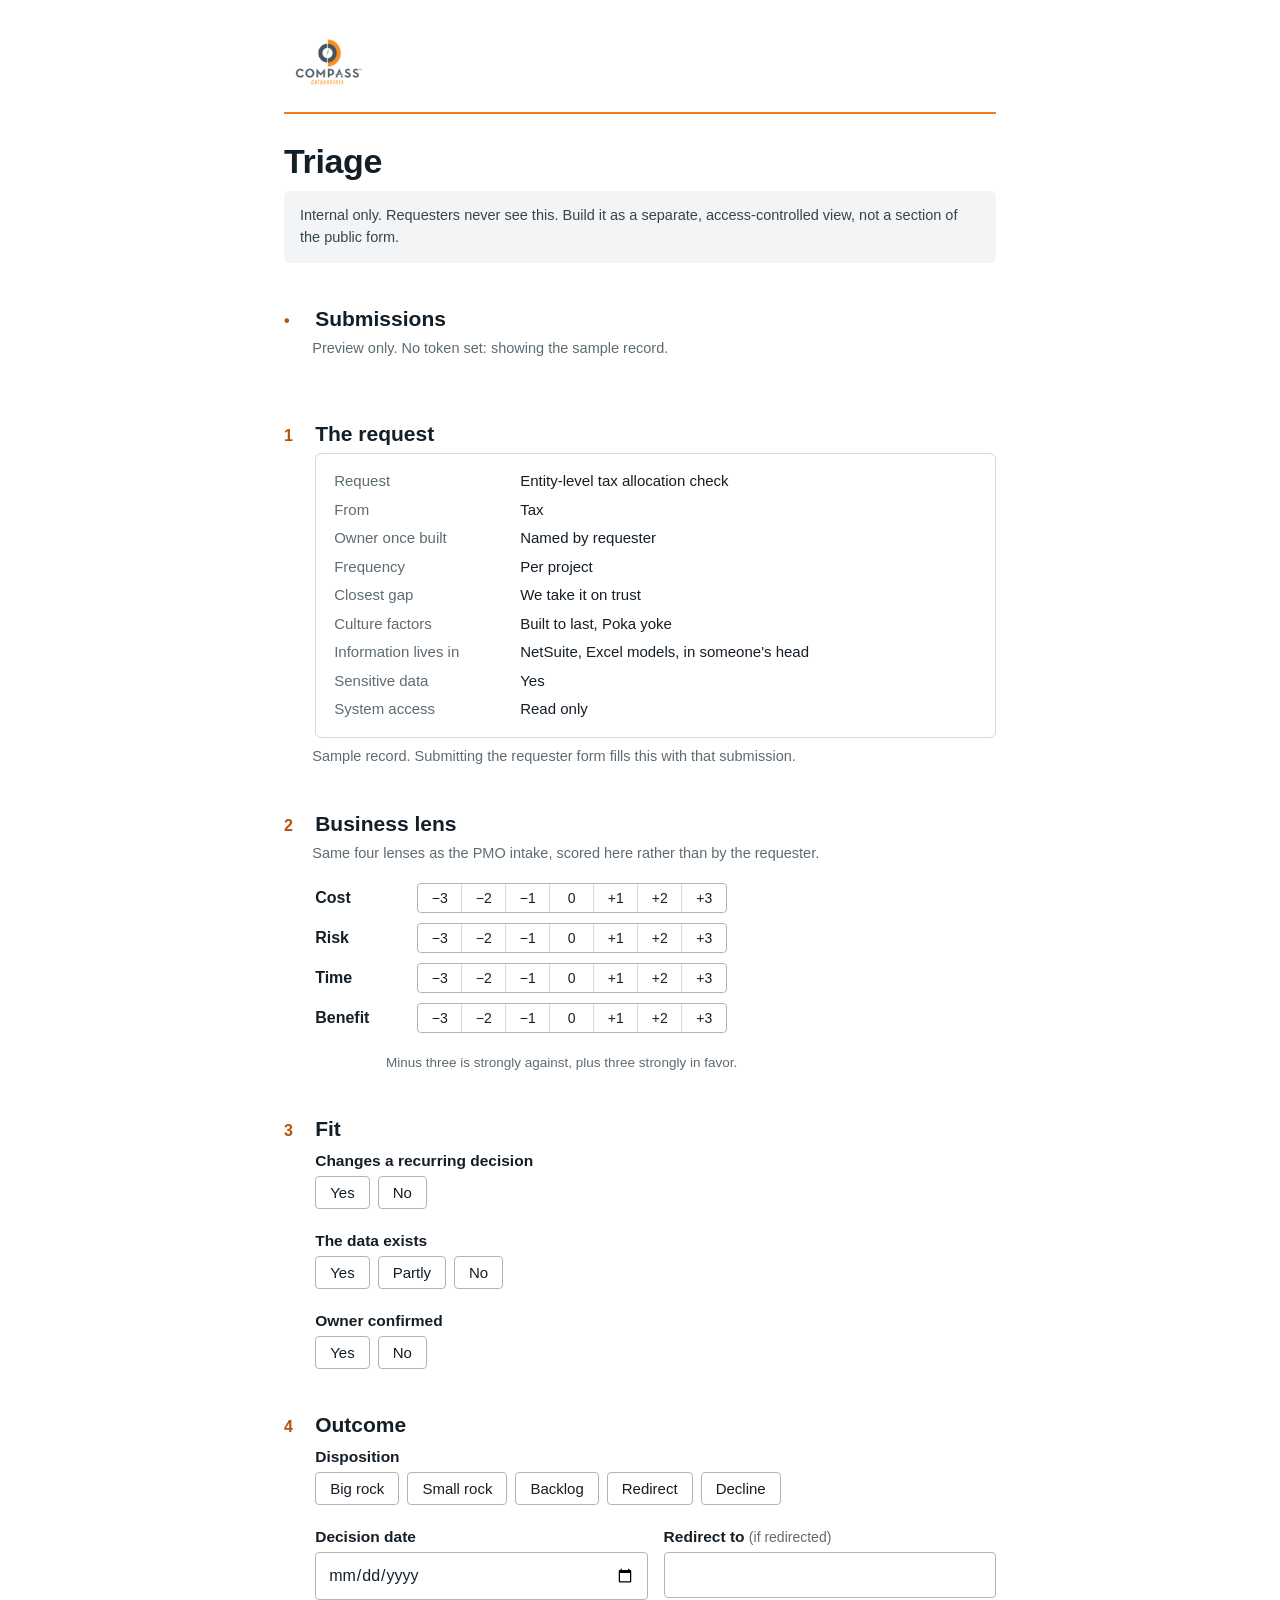
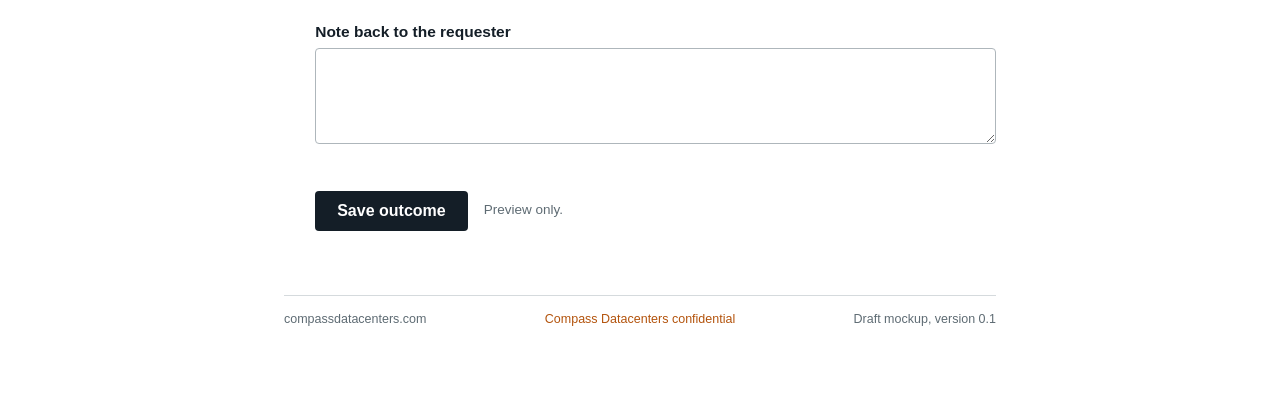
==== triage.html @ 1facb256 "Restore full-sentence labels under owner's STE020 exemption; pin actions by SHA - Owner ruling 2026-" ====
<!DOCTYPE html>
<html lang="en">
<head>
<meta charset="utf-8">
<meta name="viewport" content="width=device-width, initial-scale=1">
<title>Triage | Compass Datacenters</title>
<link rel="stylesheet" href="assets/styles.css">
<link rel="icon" type="image/png" sizes="32x32" href="assets/icon-32.png">
<link rel="apple-touch-icon" href="assets/icon-180.png">
</head>
<body>
<div class="wrap">
  <header class="top">
    <img src="assets/compass-logo.png" alt="Compass Datacenters">
  </header>

  <main id="triage">
    <h1>Triage</h1>
    <p class="internal">Internal only. Requesters never see this. Build it as a separate, access-controlled view,
      not a section of the public form.</p>

    <section class="step" aria-labelledby="t0">
      <h2 id="t0"><span class="n">&#8226;</span>Submissions</h2>
      <p class="intro" id="listNote">Preview only.</p>
      <ul class="filelist" id="fileList"></ul>
    </section>

    <section class="step" aria-labelledby="t1">
      <h2 id="t1"><span class="n">1</span>The request</h2>
      <div class="field sample"><dl id="sampleDl"></dl></div>
      <p class="intro" id="sampleNote" style="margin-top:8px">Sample record. Submitting the requester form fills this with that submission.</p>
    </section>

    <section class="step" aria-labelledby="t2">
      <h2 id="t2"><span class="n">2</span>Business lens</h2>
      <p class="intro">Same four lenses as the PMO intake, scored here rather than by the requester.</p>
      <div class="field" id="lenses"></div>
      <p class="scale-key">Minus three is strongly against, plus three strongly in favor.</p>
    </section>

    <section class="step" aria-labelledby="t3">
      <h2 id="t3"><span class="n">3</span>Fit</h2>
      <div class="field"><span class="q" id="rdL">Changes a recurring decision</span>
        <div class="radios" role="radiogroup" aria-labelledby="rdL">
          <label><input type="radio" name="rd" value="Yes">Yes</label><label><input type="radio" name="rd" value="No">No</label></div></div>
      <div class="field"><span class="q" id="deL">The data exists</span>
        <div class="radios" role="radiogroup" aria-labelledby="deL">
          <label><input type="radio" name="de" value="Yes">Yes</label><label><input type="radio" name="de" value="Partly">Partly</label>
          <label><input type="radio" name="de" value="No">No</label></div></div>
      <div class="field"><span class="q" id="scL">Owner confirmed</span>
        <div class="radios" role="radiogroup" aria-labelledby="scL">
          <label><input type="radio" name="sc" value="Yes">Yes</label><label><input type="radio" name="sc" value="No">No</label></div></div>
    </section>

    <section class="step" aria-labelledby="t4">
      <h2 id="t4"><span class="n">4</span>Outcome</h2>
      <div class="field"><span class="q" id="dispL">Disposition</span>
        <div class="radios" role="radiogroup" aria-labelledby="dispL">
          <label><input type="radio" name="disp" value="Big rock">Big rock</label><label><input type="radio" name="disp" value="Small rock">Small rock</label>
          <label><input type="radio" name="disp" value="Backlog">Backlog</label><label><input type="radio" name="disp" value="Redirect">Redirect</label>
          <label><input type="radio" name="disp" value="Decline">Decline</label></div></div>
      <div class="field row">
        <div><label class="q" for="ddate">Decision date</label><input type="date" id="ddate"></div>
        <div><label class="q" for="rto">Redirect to <span class="opt">(if redirected)</span></label><input type="text" id="rto"></div>
      </div>
      <div class="field"><label class="q" for="note">Note back to the requester</label><!-- ste-disable-line STE020: owner ruling 2026-09-30, form questions are full sentences -->
        <textarea id="note"></textarea></div>
      <div class="errbox" id="terrs" role="alert" tabindex="-1"></div>
      <div class="actions"><button type="button" class="btn" id="saveT">Save outcome</button>
        <span class="preview" id="savedMsg">Preview only.</span></div>
    </section>
  </main>

  <footer class="foot">
    <span>compassdatacenters.com</span>
    <span class="conf">Compass Datacenters confidential</span>
    <span>Draft mockup, version 0.1</span>
  </footer>
</div>

<script src="assets/config.js"></script>
<script src="assets/triage.js"></script>
</body>
</html>
---- assets/styles.css ----
:root{
    --onyx:#141E27; --slate:#34444D; --muted:#5E6B73; --line:#D5DADD;
    --wash:#F3F4F5; --orange:#F37820; --orange-ink:#B3530C; --white:#FFFFFF;
    --err:#B42318;
  }
  *{box-sizing:border-box}
  html{-webkit-text-size-adjust:100%}
  body{margin:0;background:var(--white);color:var(--onyx);
       font-family:Arial,"Helvetica Neue",Helvetica,sans-serif;font-size:16px;line-height:1.5}
  .wrap{max-width:760px;margin:0 auto;padding:32px 24px 72px}
  header.top{display:flex;align-items:flex-end;justify-content:space-between;gap:16px;
             padding-bottom:20px;border-bottom:2px solid var(--orange)}
  header.top img{height:60px;width:auto;display:block}
  .viewswitch{display:flex;border:1px solid var(--line);border-radius:6px;overflow:hidden}
  .viewswitch button{font:inherit;font-size:14px;padding:8px 14px;border:0;background:var(--white);
       color:var(--slate);cursor:pointer;display:inline-flex;align-items:center;justify-content:center;line-height:1}
  .viewswitch button[aria-pressed="true"]{background:var(--onyx);color:var(--white)}
  h1{font-size:34px;line-height:1.15;margin:28px 0 10px;font-weight:700;letter-spacing:-.01em}
  .lede{font-size:17px;color:var(--slate);margin:0 0 20px;max-width:62ch}
  .notes{border-left:3px solid var(--line);padding:2px 0 2px 16px;margin:0 0 36px;
         color:var(--muted);font-size:14.5px}
  .notes p{margin:6px 0}
  section.step{margin-top:40px}
  .step h2{display:flex;align-items:baseline;gap:12px;font-size:21px;margin:0 0 4px}
  .step h2 .n{color:var(--orange-ink);font-size:16px;font-weight:700;min-width:1.2em}
  .step .intro{margin:0 0 18px 1.95em;color:var(--muted);font-size:14.5px}
  .field{margin:0 0 20px 1.95em}
  label.q, .q{display:block;font-weight:700;font-size:15.5px;margin-bottom:4px}
  .help{display:block;color:var(--muted);font-size:14px;margin:0 0 8px}
  .opt{font-weight:400;color:var(--muted);font-size:14px}
  input[type=text],input[type=date],select,textarea{width:100%;font:inherit;color:var(--onyx);
       padding:10px 12px;border:1px solid #AEB6BB;border-radius:4px;background:var(--white)}
  textarea{min-height:96px;resize:vertical}
  input[type=text]:focus,input[type=date]:focus,select:focus,textarea:focus,button:focus-visible{
       outline:3px solid rgba(243,120,32,.45);outline-offset:1px;border-color:var(--orange)}
  input[type=checkbox],input[type=radio]{outline:none}
  .tile:has(input:focus-visible),.check:has(input:focus-visible),
  .radios label:has(input:focus-visible){outline:3px solid rgba(243,120,32,.45);outline-offset:1px;border-color:var(--orange)}
  .row{display:grid;grid-template-columns:1fr 1fr;gap:16px}
  .checks{display:grid;grid-template-columns:repeat(2,minmax(0,1fr));gap:8px 16px}
  .check{display:flex;gap:10px;align-items:flex-start;font-size:15px;padding:4px 0}
  .check input{margin-top:4px;accent-color:var(--orange)}
  .radios{display:flex;flex-wrap:wrap;gap:8px}
  .radios label{position:relative;display:inline-flex;align-items:center;justify-content:center;border:1px solid #AEB6BB;border-radius:4px;
       padding:8px 14px;font-size:15px;line-height:1;cursor:pointer}
  .radios input{position:absolute;opacity:0;pointer-events:none}
  .radios label:has(input:checked){border-color:var(--onyx);background:var(--wash)}

  /* the one bold element: the gap selector */
  .tiles{display:grid;grid-template-columns:1fr 1fr;gap:12px}
  .tile{position:relative;display:block;border:1.5px solid var(--line);border-radius:6px;
        padding:18px 18px 16px;cursor:pointer;background:var(--white);min-height:128px}
  .tile input{position:absolute;opacity:0;pointer-events:none}
  .tile .t{display:block;font-size:19px;font-weight:700;line-height:1.25;margin-bottom:6px}
  .tile .d{display:block;font-size:14.5px;color:var(--muted)}
  .tile:hover{border-color:#9AA4AA}
  .tile:has(input:checked){border-color:var(--orange);box-shadow:inset 0 -4px 0 var(--orange)}
  .tile:has(input:checked) .t{color:var(--onyx)}
  .nofit{margin-top:10px;font-size:14.5px}
  .nofit label{display:inline-flex;gap:8px;align-items:center;color:var(--muted);cursor:pointer}

  .culture{display:grid;grid-template-columns:repeat(3,minmax(0,1fr));gap:4px 20px;
           border:1px solid var(--line);border-radius:4px;padding:14px 16px 10px}
  .culture fieldset{border:0;margin:0;padding:0;min-width:0}
  .culture legend{padding:0;font-size:14px;font-weight:700;color:var(--slate);margin-bottom:4px}
  .culture .check{font-size:14.5px;padding:3px 0}
  .followup{margin-top:8px}

  .actions{margin:40px 0 0 1.95em;display:flex;align-items:center;gap:16px;flex-wrap:wrap}
  .btn{font:inherit;font-weight:700;font-size:16px;padding:12px 22px;border-radius:4px;
       border:0;background:var(--onyx);color:var(--white);cursor:pointer;
       display:inline-flex;align-items:center;justify-content:center;line-height:1}
  .btn:hover{background:var(--slate)}
  .btn.quiet{background:var(--white);color:var(--onyx);border:1px solid #AEB6BB}
  .errbox{display:none;margin:28px 0 0 1.95em;border:1px solid var(--err);border-radius:4px;
          padding:12px 16px;color:var(--err);font-size:15px}
  .errbox.show{display:block}
  .errbox ul{margin:6px 0 0;padding-left:18px}
  .invalid{border-color:var(--err)!important}
  .done{display:none;margin-top:40px;border:1.5px solid var(--onyx);border-radius:6px;padding:24px}
  .done.show{display:block}
  .done h2{margin:0 0 8px;font-size:22px}
  .done p{margin:6px 0}
  .preview{font-size:13.5px;color:var(--muted)}

  /* triage view */
  .filelist{list-style:none;margin:0 0 20px 1.95em;padding:0;display:flex;flex-direction:column;gap:6px;max-height:220px;overflow:auto}
  .filelist button{font:inherit;font-size:14.5px;text-align:left;background:var(--white);
       border:1px solid #AEB6BB;border-radius:4px;padding:8px 12px;cursor:pointer;width:100%}
  .filelist button:hover{border-color:var(--onyx)}
  .filelist button[aria-current="true"]{border-color:var(--onyx);background:var(--wash);font-weight:700}
  .internal{background:var(--wash);border-radius:6px;padding:14px 16px;font-size:14.5px;
            color:var(--slate);margin:0 0 28px}
  .sample{border:1px solid var(--line);border-radius:6px;padding:16px 18px;margin-bottom:8px}
  .sample dl{display:grid;grid-template-columns:170px 1fr;gap:6px 16px;margin:0;font-size:15px}
  .sample dt{color:var(--muted)}
  .sample dd{margin:0}
  .lens{display:grid;grid-template-columns:90px 1fr;align-items:center;gap:12px;margin-bottom:10px}
  .lens .name{font-weight:700}
  .scale{display:flex;border:1px solid #AEB6BB;border-radius:4px;overflow:hidden;width:max-content}
  .scale label{position:relative}
  .scale input{position:absolute;opacity:0}
  .scale span{display:inline-flex;align-items:center;justify-content:center;min-width:44px;
       text-align:center;padding:7px 6px;font-size:14px;line-height:1;
       border-right:1px solid var(--line);cursor:pointer}
  .scale label:last-child span{border-right:0}
  .scale input:checked+span{background:var(--onyx);color:var(--white)}
  .scale input:focus-visible+span{outline:3px solid rgba(243,120,32,.45);outline-offset:-3px}
  .scale-key{font-size:13.5px;color:var(--muted);margin:2px 0 14px 102px}
  /* no single-word last lines at any width */
  p,.help,.intro,.d,dd,.lede,.notes p,label.q,.q,.check{text-wrap:pretty}
  h1,h2,.t{text-wrap:balance}
  [hidden]{display:none!important}
  footer.foot{margin-top:64px;padding-top:14px;border-top:1px solid var(--line);
       display:flex;justify-content:space-between;gap:12px;flex-wrap:wrap;font-size:12.5px;color:var(--muted)}
  footer .conf{color:var(--orange-ink)}

  @media (max-width:640px){
    .wrap{padding:20px 16px 56px}
    h1{font-size:28px}
    .row,.tiles,.checks,.culture{grid-template-columns:1fr}
    .culture{gap:12px}
    .field,.step .intro,.actions,.errbox,.filelist{margin-left:0}
    header.top{flex-direction:column;align-items:flex-start}
    .sample dl{grid-template-columns:1fr}
    .lens{grid-template-columns:1fr}
    .scale-key{margin-left:0}
  }
  @media (prefers-reduced-motion:no-preference){
    .done.show{animation:rise .25s ease-out}
    @keyframes rise{from{opacity:0;transform:translateY(6px)}to{opacity:1;transform:none}}
  }
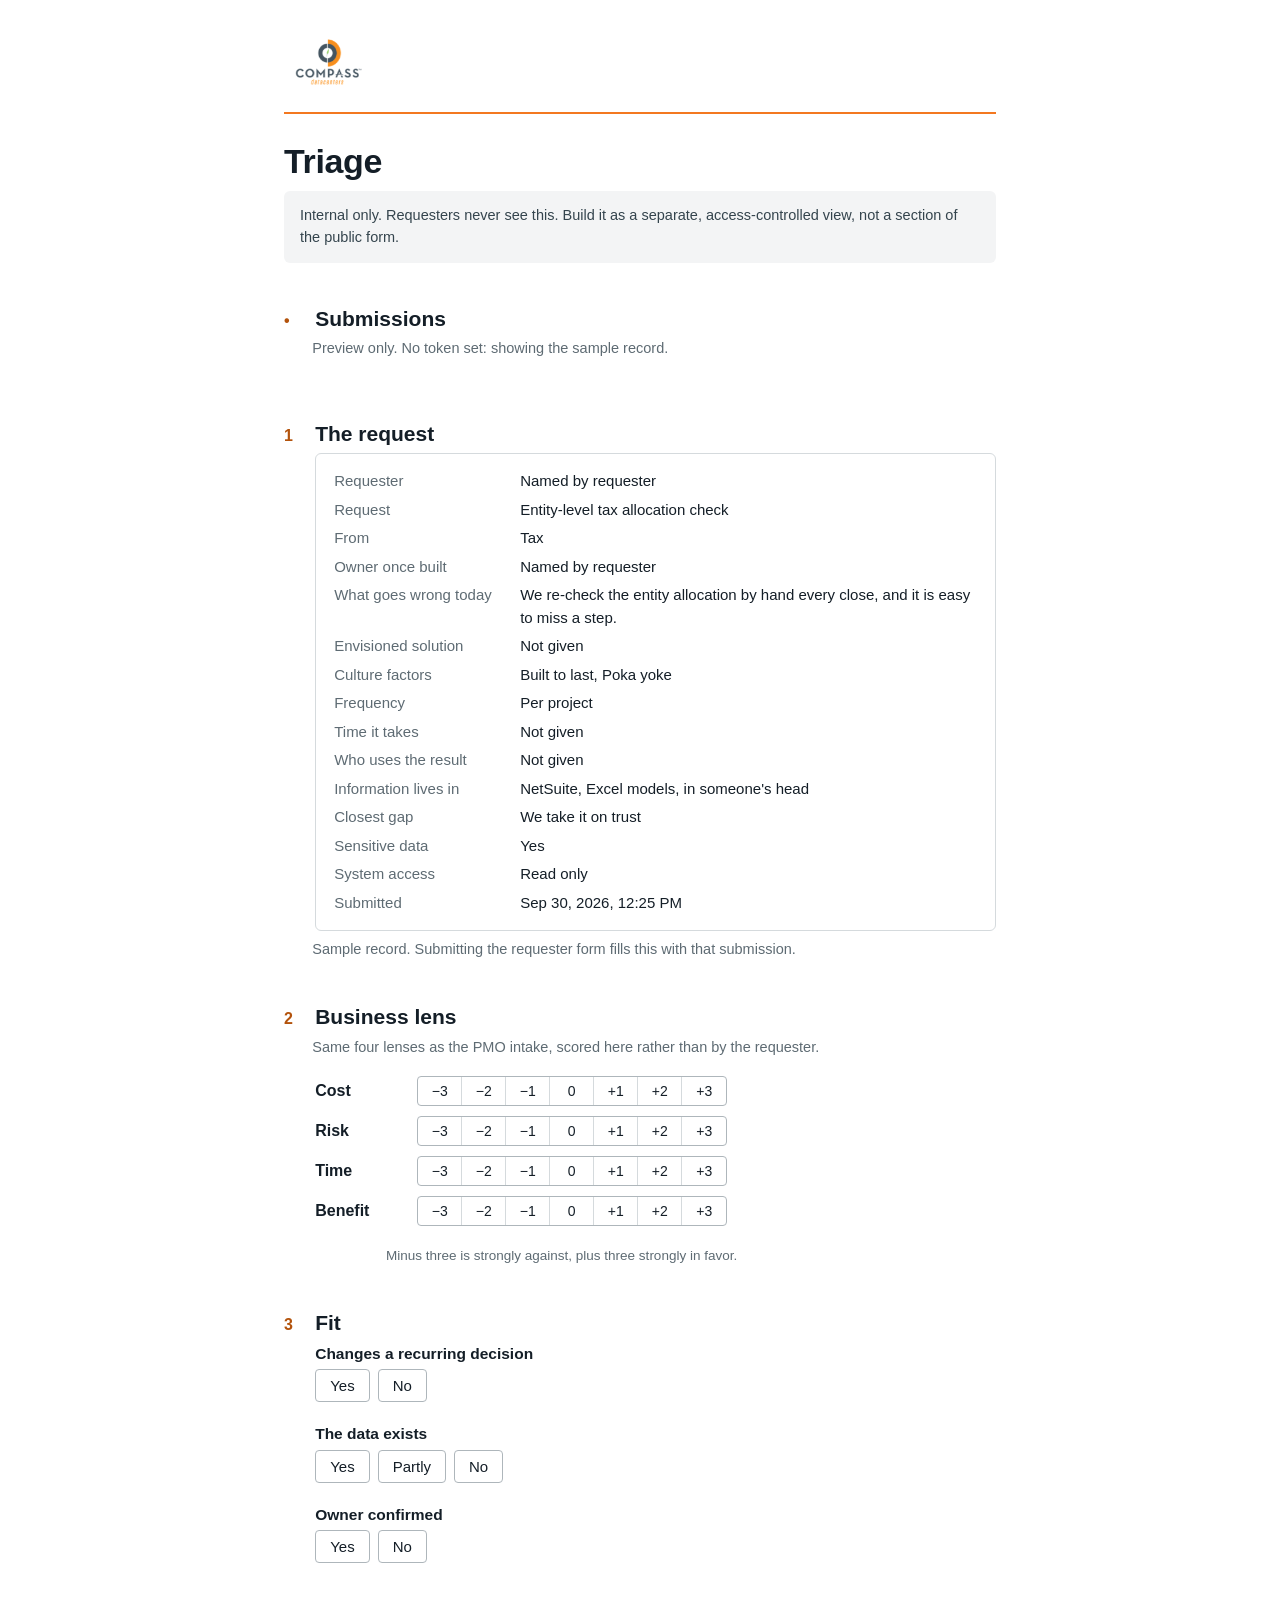
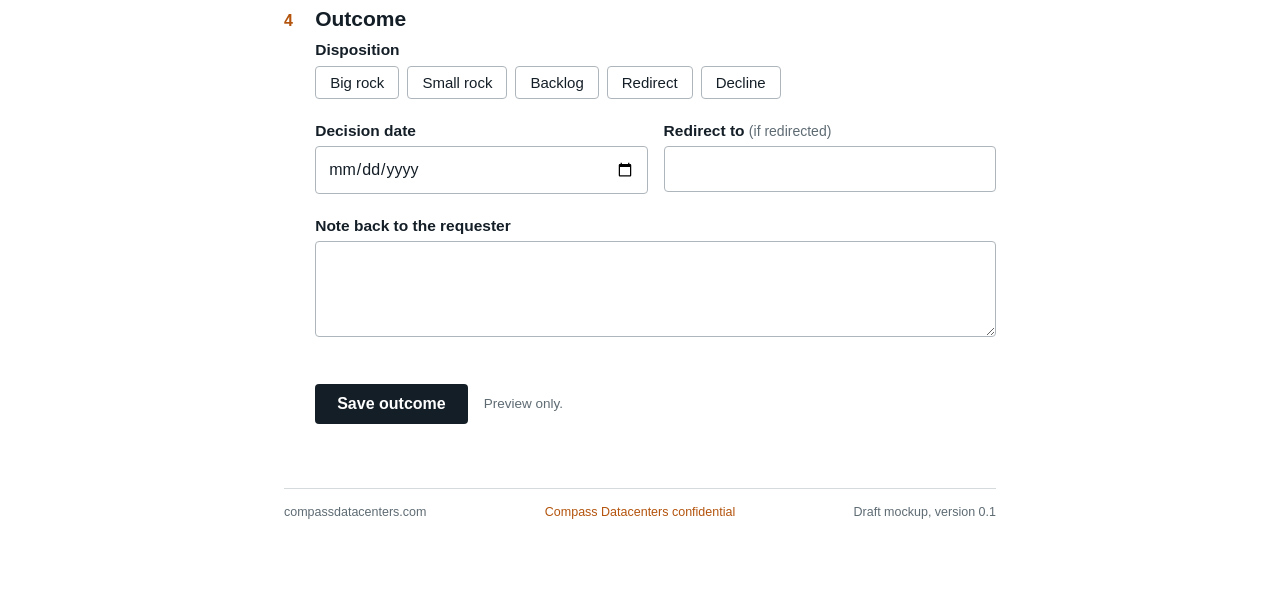
==== commit a4627147: "Add noindex meta and robots.txt to keep pages unlisted Owner ruling: no page is listed by search eng" ====
--- a/triage.html
+++ b/triage.html
@@ -3,6 +3,7 @@
 <head>
 <meta charset="utf-8">
 <meta name="viewport" content="width=device-width, initial-scale=1">
+<meta name="robots" content="noindex, nofollow">
 <title>Triage | Compass Datacenters</title>
 <link rel="stylesheet" href="assets/styles.css">
 <link rel="icon" type="image/png" sizes="32x32" href="assets/icon-32.png">
--- a/assets/styles.css
+++ b/assets/styles.css
@@ -84,17 +84,22 @@
   .preview{font-size:13.5px;color:var(--muted)}
 
   /* triage view */
-  .filelist{list-style:none;margin:0 0 20px 1.95em;padding:0;display:flex;flex-direction:column;gap:6px;max-height:220px;overflow:auto}
-  .filelist button{font:inherit;font-size:14.5px;text-align:left;background:var(--white);
-       border:1px solid #AEB6BB;border-radius:4px;padding:8px 12px;cursor:pointer;width:100%}
+  .filelist{list-style:none;margin:0 0 20px 1.95em;padding:0;display:flex;flex-direction:column;gap:6px;max-height:320px;overflow:auto}
+  .filelist button{font:inherit;text-align:left;background:var(--white);
+       border:1px solid #AEB6BB;border-radius:4px;padding:10px 12px;cursor:pointer;width:100%;
+       display:flex;flex-wrap:wrap;align-items:baseline;gap:2px 10px}
   .filelist button:hover{border-color:var(--onyx)}
-  .filelist button[aria-current="true"]{border-color:var(--onyx);background:var(--wash);font-weight:700}
+  .filelist button[aria-current="true"]{border-color:var(--onyx);background:var(--wash)}
+  .filelist .fname{font-weight:700;font-size:15px;flex:1 0 100%}
+  .filelist .fmeta{font-size:13.5px;color:var(--muted);flex:1 1 auto}
+  .filelist .ftag{font-size:12.5px;color:var(--slate);border:1px solid var(--line);border-radius:999px;
+       padding:2px 10px;white-space:nowrap}
   .internal{background:var(--wash);border-radius:6px;padding:14px 16px;font-size:14.5px;
             color:var(--slate);margin:0 0 28px}
   .sample{border:1px solid var(--line);border-radius:6px;padding:16px 18px;margin-bottom:8px}
   .sample dl{display:grid;grid-template-columns:170px 1fr;gap:6px 16px;margin:0;font-size:15px}
   .sample dt{color:var(--muted)}
-  .sample dd{margin:0}
+  .sample dd{margin:0;white-space:pre-wrap}
   .lens{display:grid;grid-template-columns:90px 1fr;align-items:center;gap:12px;margin-bottom:10px}
   .lens .name{font-weight:700}
   .scale{display:flex;border:1px solid #AEB6BB;border-radius:4px;overflow:hidden;width:max-content}
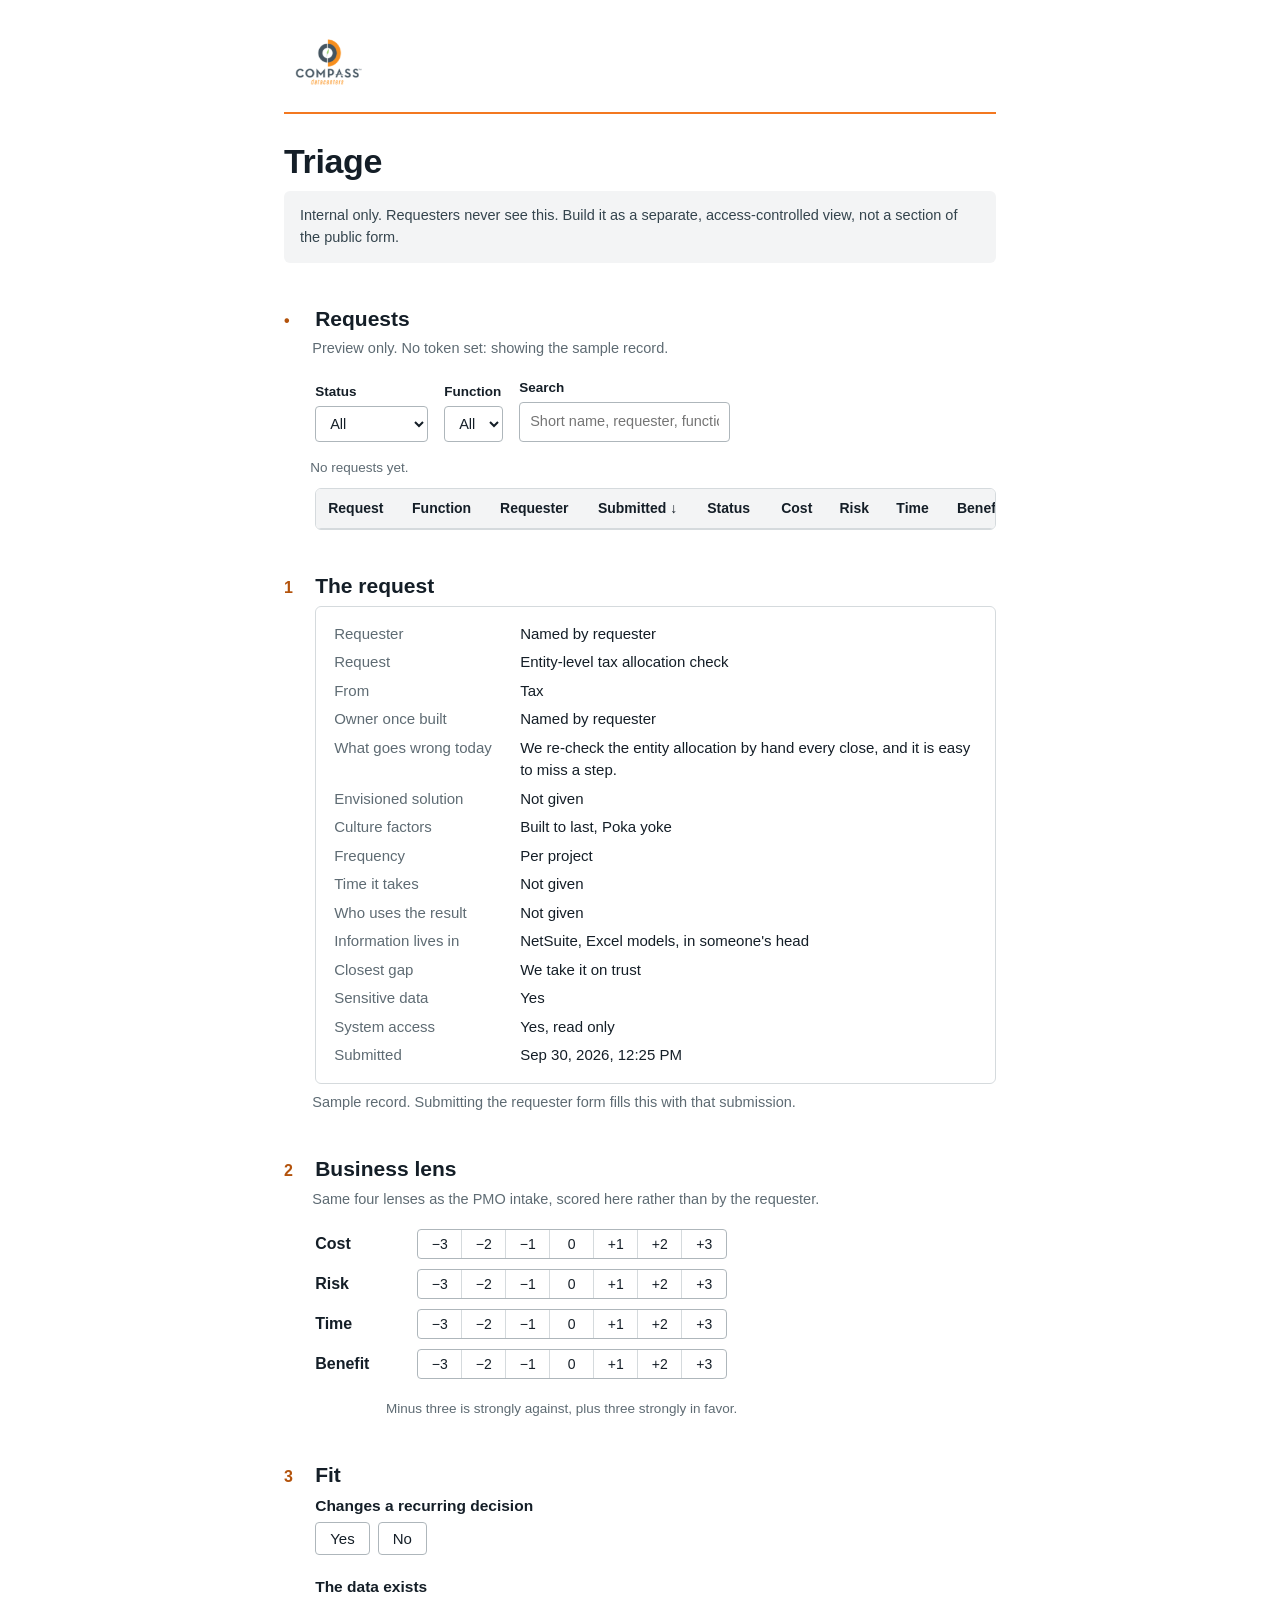
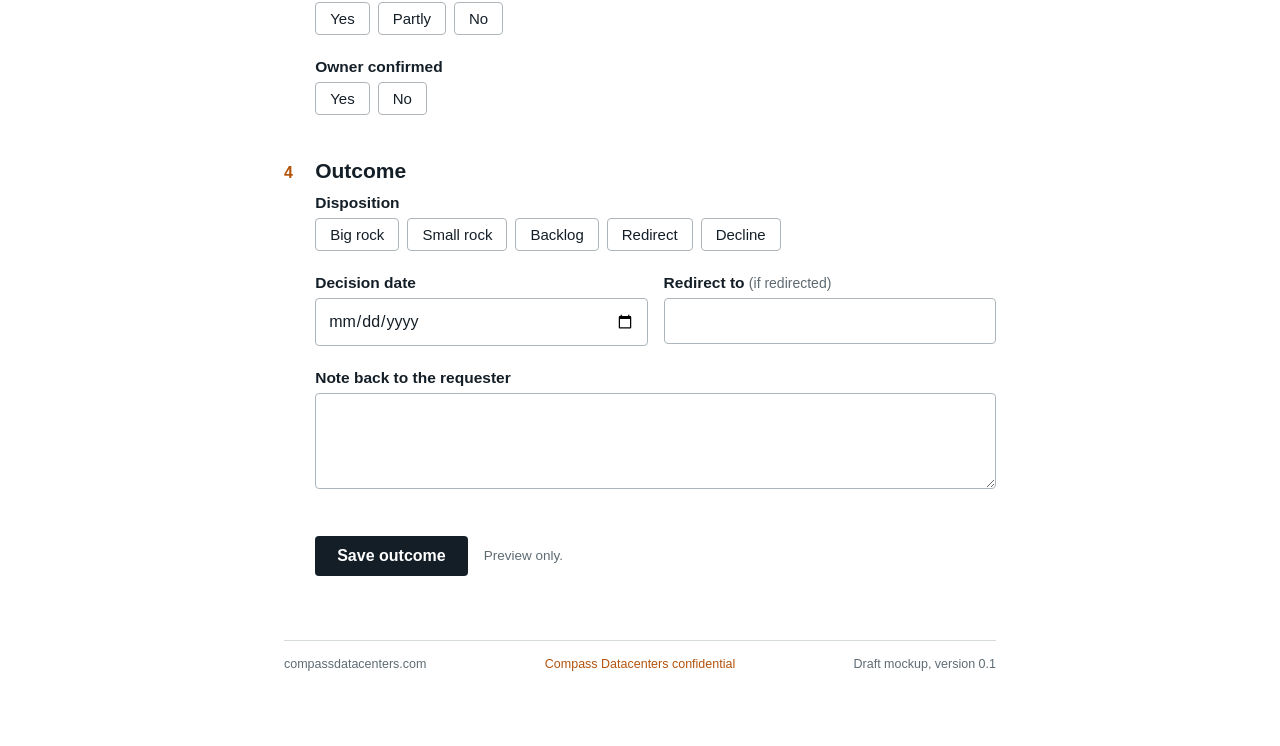
==== commit 2371631e: "Replace triage card picker with a filterable, sortable Requests table Adds status/function/search fi" ====
--- a/triage.html
+++ b/triage.html
@@ -21,9 +21,45 @@
       not a section of the public form.</p>
 
     <section class="step" aria-labelledby="t0">
-      <h2 id="t0"><span class="n">&#8226;</span>Submissions</h2>
+      <h2 id="t0"><span class="n">&#8226;</span>Requests</h2>
       <p class="intro" id="listNote">Preview only.</p>
-      <ul class="filelist" id="fileList"></ul>
+      <div class="reqFilters">
+        <label class="reqFilter"><span class="q">Status</span>
+          <select id="fStatus">
+            <option value="">All</option>
+            <option value="Not triaged">Not triaged</option>
+            <option value="Big rock">Big rock</option>
+            <option value="Small rock">Small rock</option>
+            <option value="Backlog">Backlog</option>
+            <option value="Redirect">Redirect</option>
+            <option value="Decline">Decline</option>
+          </select>
+        </label>
+        <label class="reqFilter"><span class="q">Function</span>
+          <select id="fFunction"><option value="">All</option></select>
+        </label>
+        <label class="reqFilter reqSearch"><span class="q">Search</span>
+          <input type="text" id="fSearch" placeholder="Short name, requester, function, problem...">
+        </label>
+      </div>
+      <p class="reqCount" id="reqCount">No requests yet.</p>
+      <div class="reqTableWrap">
+        <table class="reqTable" id="reqTable">
+          <thead><tr>
+            <th data-col="short" data-type="text" tabindex="0" aria-sort="none">Request</th>
+            <th data-col="function" data-type="text" tabindex="0" aria-sort="none">Function</th>
+            <th data-col="requester" data-type="text" tabindex="0" aria-sort="none">Requester</th>
+            <th data-col="submitted" data-type="date" tabindex="0" aria-sort="descending">Submitted</th>
+            <th data-col="status" data-type="text" tabindex="0" aria-sort="none">Status</th>
+            <th data-col="cost" data-type="num" tabindex="0" aria-sort="none">Cost</th>
+            <th data-col="risk" data-type="num" tabindex="0" aria-sort="none">Risk</th>
+            <th data-col="time" data-type="num" tabindex="0" aria-sort="none">Time</th>
+            <th data-col="benefit" data-type="num" tabindex="0" aria-sort="none">Benefit</th>
+            <th data-col="total" data-type="num" tabindex="0" aria-sort="none">Total</th>
+          </tr></thead>
+          <tbody id="reqBody"></tbody>
+        </table>
+      </div>
     </section>
 
     <section class="step" aria-labelledby="t1">
--- a/assets/styles.css
+++ b/assets/styles.css
@@ -83,17 +83,26 @@
   .done p{margin:6px 0}
   .preview{font-size:13.5px;color:var(--muted)}
 
-  /* triage view */
-  .filelist{list-style:none;margin:0 0 20px 1.95em;padding:0;display:flex;flex-direction:column;gap:6px;max-height:320px;overflow:auto}
-  .filelist button{font:inherit;text-align:left;background:var(--white);
-       border:1px solid #AEB6BB;border-radius:4px;padding:10px 12px;cursor:pointer;width:100%;
-       display:flex;flex-wrap:wrap;align-items:baseline;gap:2px 10px}
-  .filelist button:hover{border-color:var(--onyx)}
-  .filelist button[aria-current="true"]{border-color:var(--onyx);background:var(--wash)}
-  .filelist .fname{font-weight:700;font-size:15px;flex:1 0 100%}
-  .filelist .fmeta{font-size:13.5px;color:var(--muted);flex:1 1 auto}
-  .filelist .ftag{font-size:12.5px;color:var(--slate);border:1px solid var(--line);border-radius:999px;
-       padding:2px 10px;white-space:nowrap}
+  /* triage view: requests table */
+  .reqFilters{display:flex;gap:16px;flex-wrap:wrap;align-items:flex-end;margin:0 0 16px 1.95em}
+  .reqFilter .q{font-size:13.5px;margin-bottom:4px}
+  .reqFilter select,.reqFilter input[type=text]{font:inherit;font-size:14.5px;padding:8px 10px;
+       border:1px solid #AEB6BB;border-radius:4px;background:var(--white);color:var(--onyx);width:auto}
+  .reqSearch{flex:1 1 220px}
+  .reqSearch input{width:100%}
+  .reqCount{margin:0 0 10px 1.95em;color:var(--muted);font-size:13.5px}
+  .reqTableWrap{margin:0 0 20px 1.95em;overflow-x:auto;border:1px solid var(--line);border-radius:6px}
+  table.reqTable{border-collapse:collapse;width:100%;min-width:760px;font-size:14px}
+  .reqTable th,.reqTable td{padding:9px 12px;text-align:left;border-bottom:1px solid var(--line);white-space:nowrap}
+  .reqTable thead th{background:var(--wash);font-weight:700;cursor:pointer;user-select:none}
+  .reqTable thead th:focus-visible{outline:3px solid rgba(243,120,32,.45);outline-offset:-3px}
+  .reqTable th[aria-sort="ascending"]::after{content:" \2191"}
+  .reqTable th[aria-sort="descending"]::after{content:" \2193"}
+  .reqTable th[data-type="num"],.reqTable td.num{text-align:right;font-variant-numeric:tabular-nums}
+  .reqTable tbody tr{cursor:pointer}
+  .reqTable tbody tr:hover{background:var(--wash)}
+  .reqTable tbody tr[aria-current="true"]{background:var(--wash);outline:2px solid var(--onyx);outline-offset:-2px}
+  .reqTable tbody tr:focus-visible{outline:3px solid rgba(243,120,32,.45);outline-offset:-3px}
   .internal{background:var(--wash);border-radius:6px;padding:14px 16px;font-size:14.5px;
             color:var(--slate);margin:0 0 28px}
   .sample{border:1px solid var(--line);border-radius:6px;padding:16px 18px;margin-bottom:8px}
@@ -125,7 +134,9 @@
     h1{font-size:28px}
     .row,.tiles,.checks,.culture{grid-template-columns:1fr}
     .culture{gap:12px}
-    .field,.step .intro,.actions,.errbox,.filelist{margin-left:0}
+    .field,.step .intro,.actions,.errbox{margin-left:0}
+    .reqFilters{flex-direction:column;align-items:stretch;margin-left:0}
+    .reqCount,.reqTableWrap{margin-left:0}
     header.top{flex-direction:column;align-items:flex-start}
     .sample dl{grid-template-columns:1fr}
     .lens{grid-template-columns:1fr}
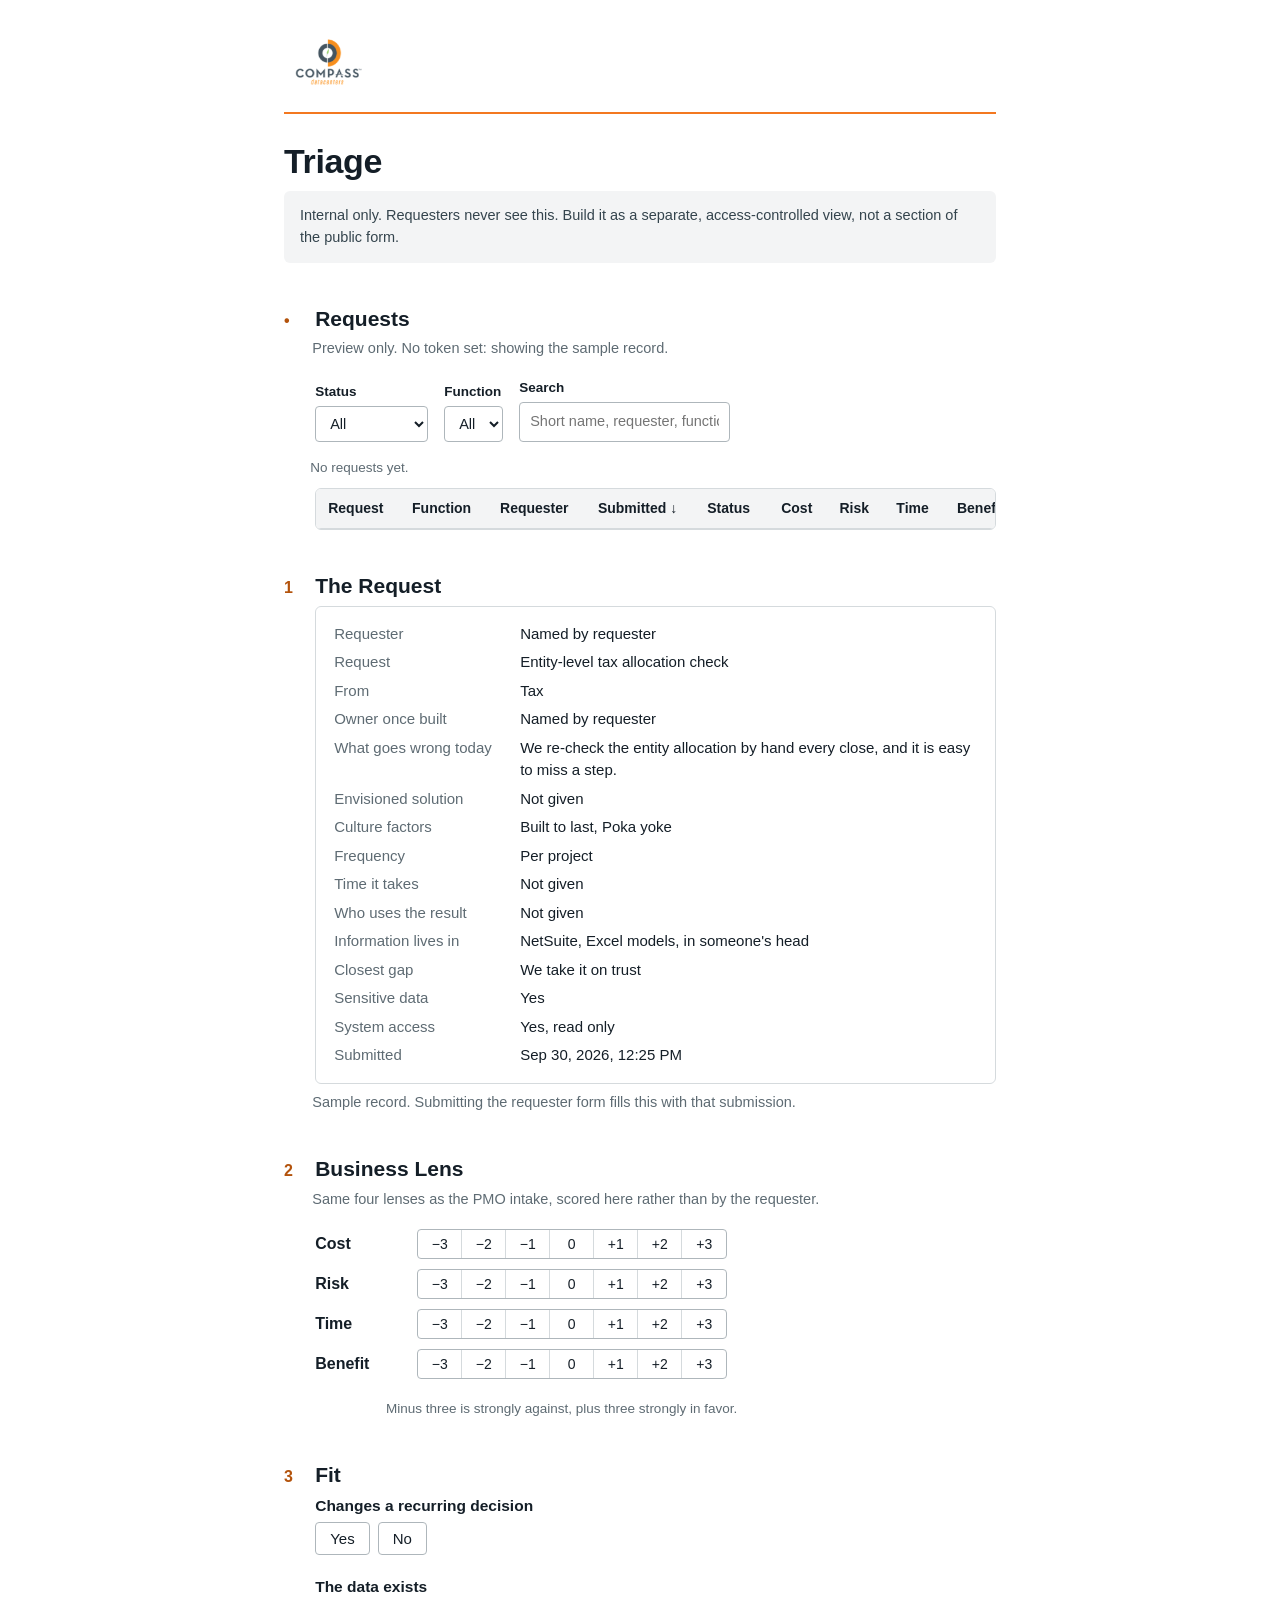
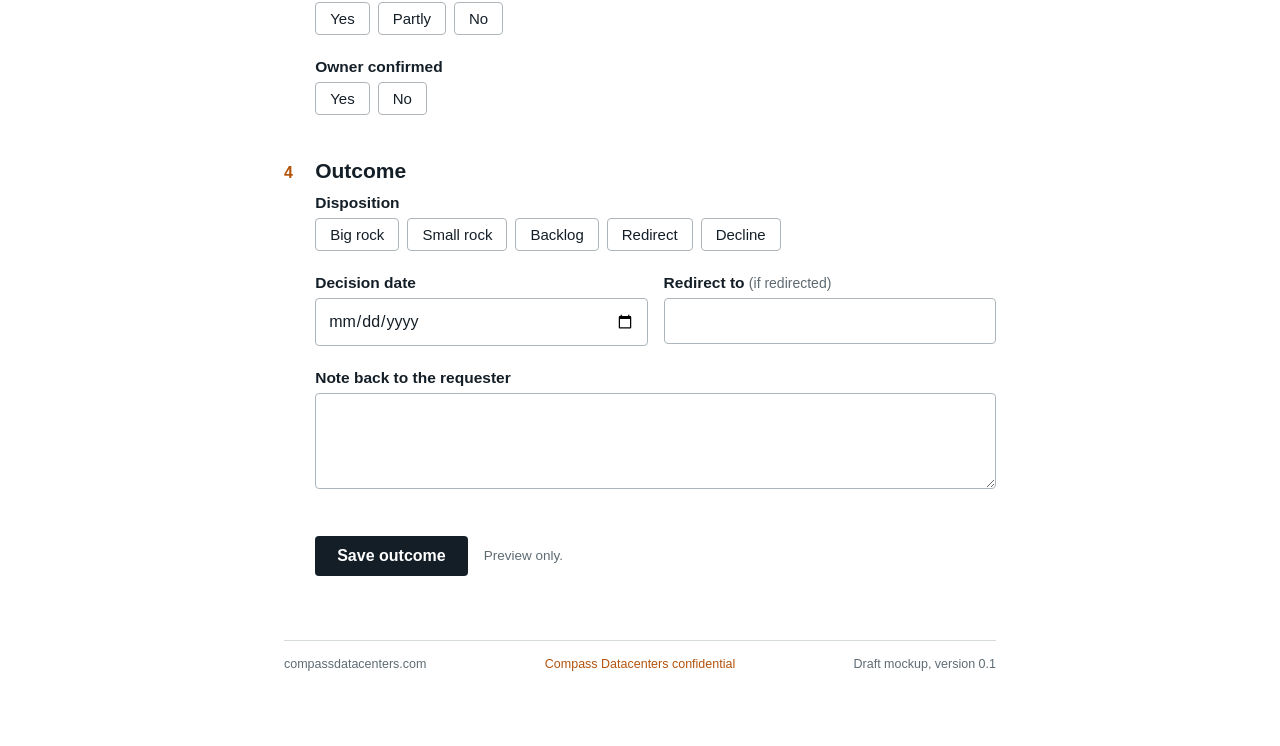
==== commit ee659b4c: "Title-case triage section headings Co-Authored-By: Claude Opus 5.5 <noreply@anthropic.com>" ====
--- a/triage.html
+++ b/triage.html
@@ -63,13 +63,13 @@
     </section>
 
     <section class="step" aria-labelledby="t1">
-      <h2 id="t1"><span class="n">1</span>The request</h2>
+      <h2 id="t1"><span class="n">1</span>The Request</h2>
       <div class="field sample"><dl id="sampleDl"></dl></div>
       <p class="intro" id="sampleNote" style="margin-top:8px">Sample record. Submitting the requester form fills this with that submission.</p>
     </section>
 
     <section class="step" aria-labelledby="t2">
-      <h2 id="t2"><span class="n">2</span>Business lens</h2>
+      <h2 id="t2"><span class="n">2</span>Business Lens</h2>
       <p class="intro">Same four lenses as the PMO intake, scored here rather than by the requester.</p>
       <div class="field" id="lenses"></div>
       <p class="scale-key">Minus three is strongly against, plus three strongly in favor.</p>
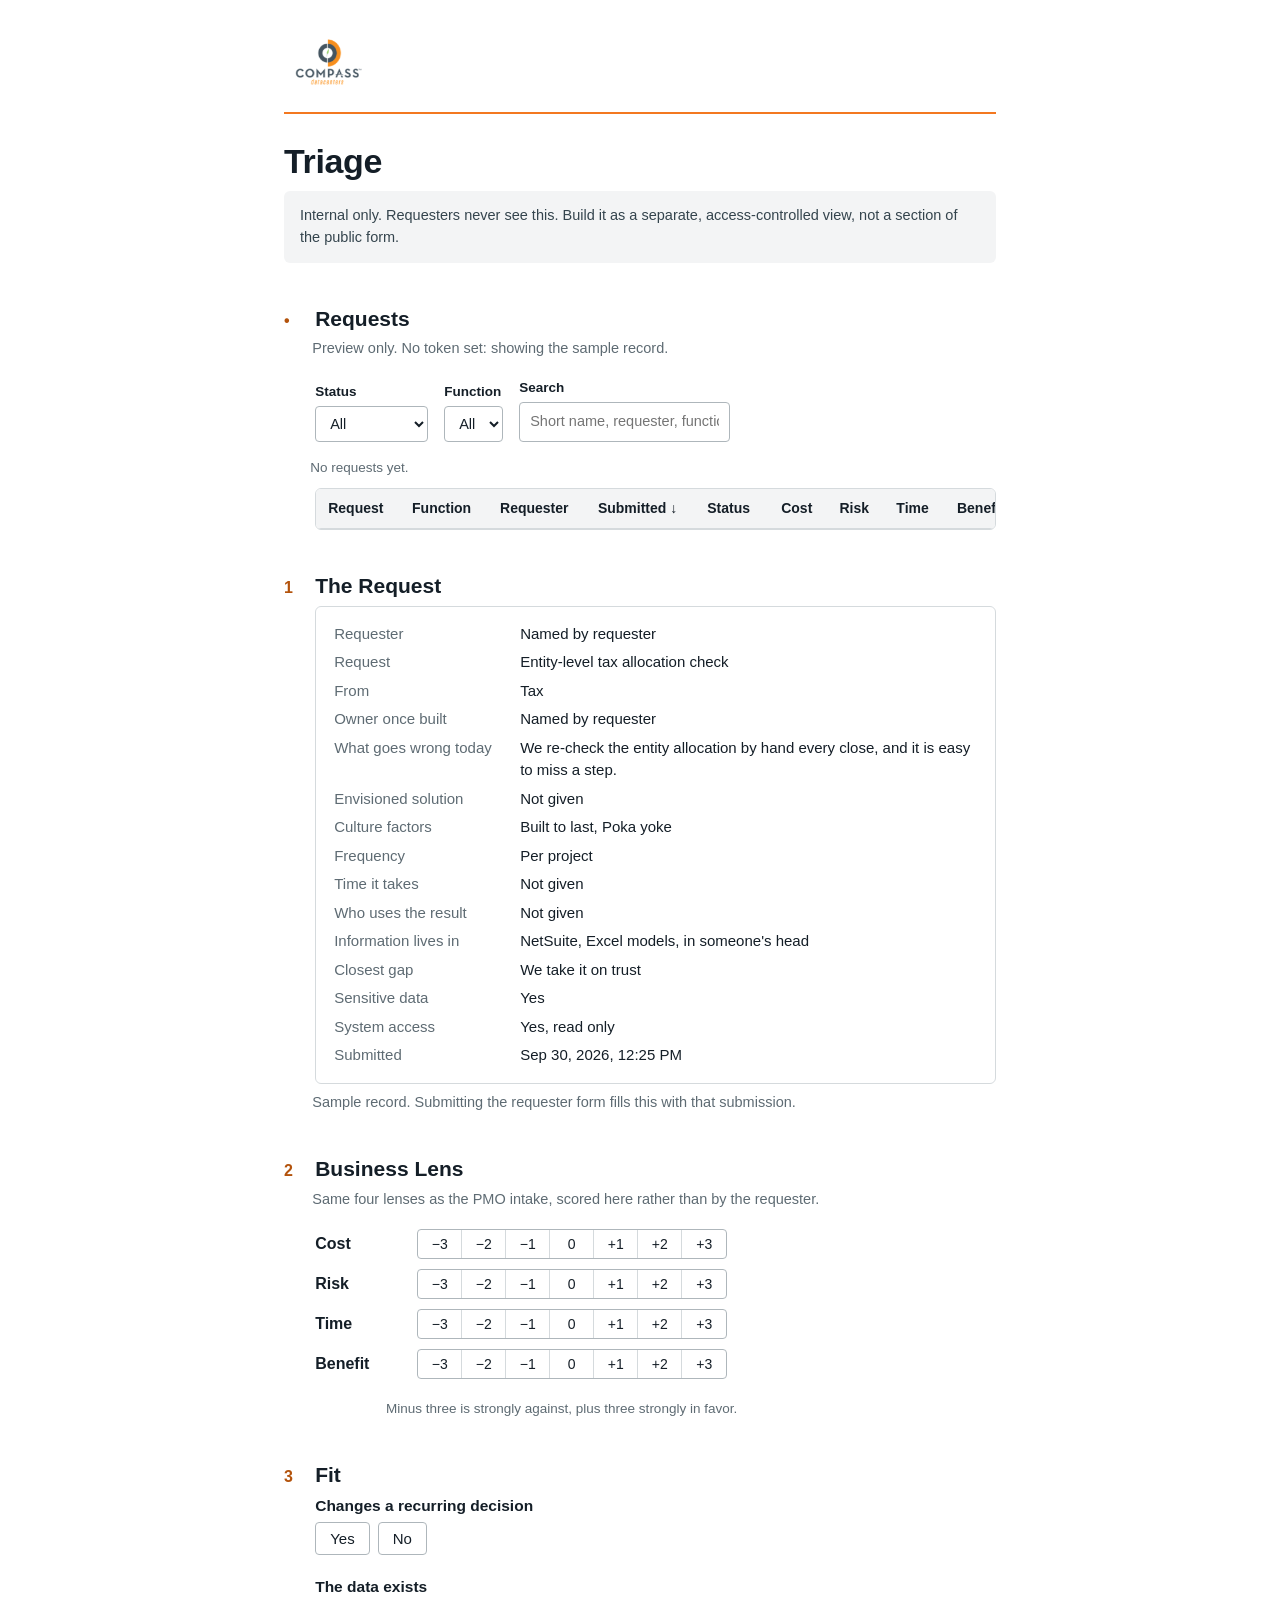
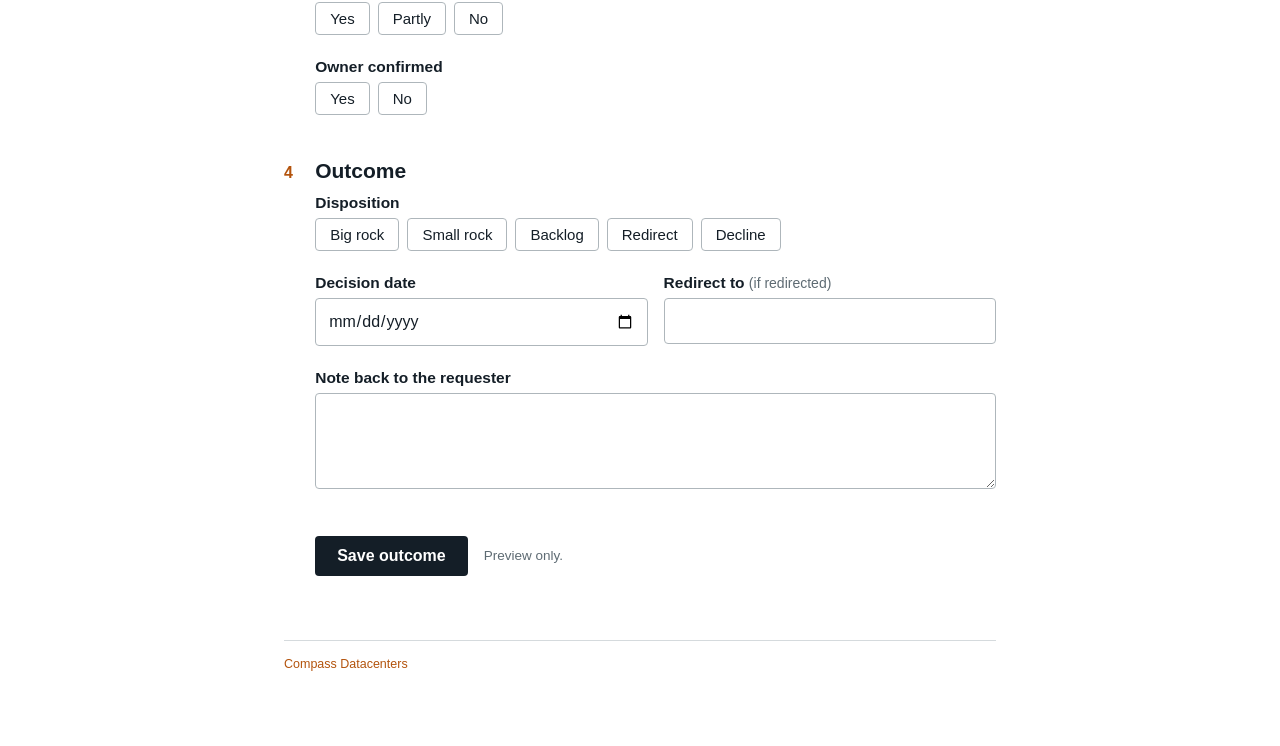
==== commit 98f63b66: "Footer: only Compass Datacenters, in orange Co-Authored-By: Claude Opus 5.5 <noreply@anthropic.com>" ====
--- a/triage.html
+++ b/triage.html
@@ -109,9 +109,7 @@
   </main>
 
   <footer class="foot">
-    <span>compassdatacenters.com</span>
-    <span class="conf">Compass Datacenters confidential</span>
-    <span>Draft mockup, version 0.1</span>
+    <span class="conf">Compass Datacenters</span>
   </footer>
 </div>
 
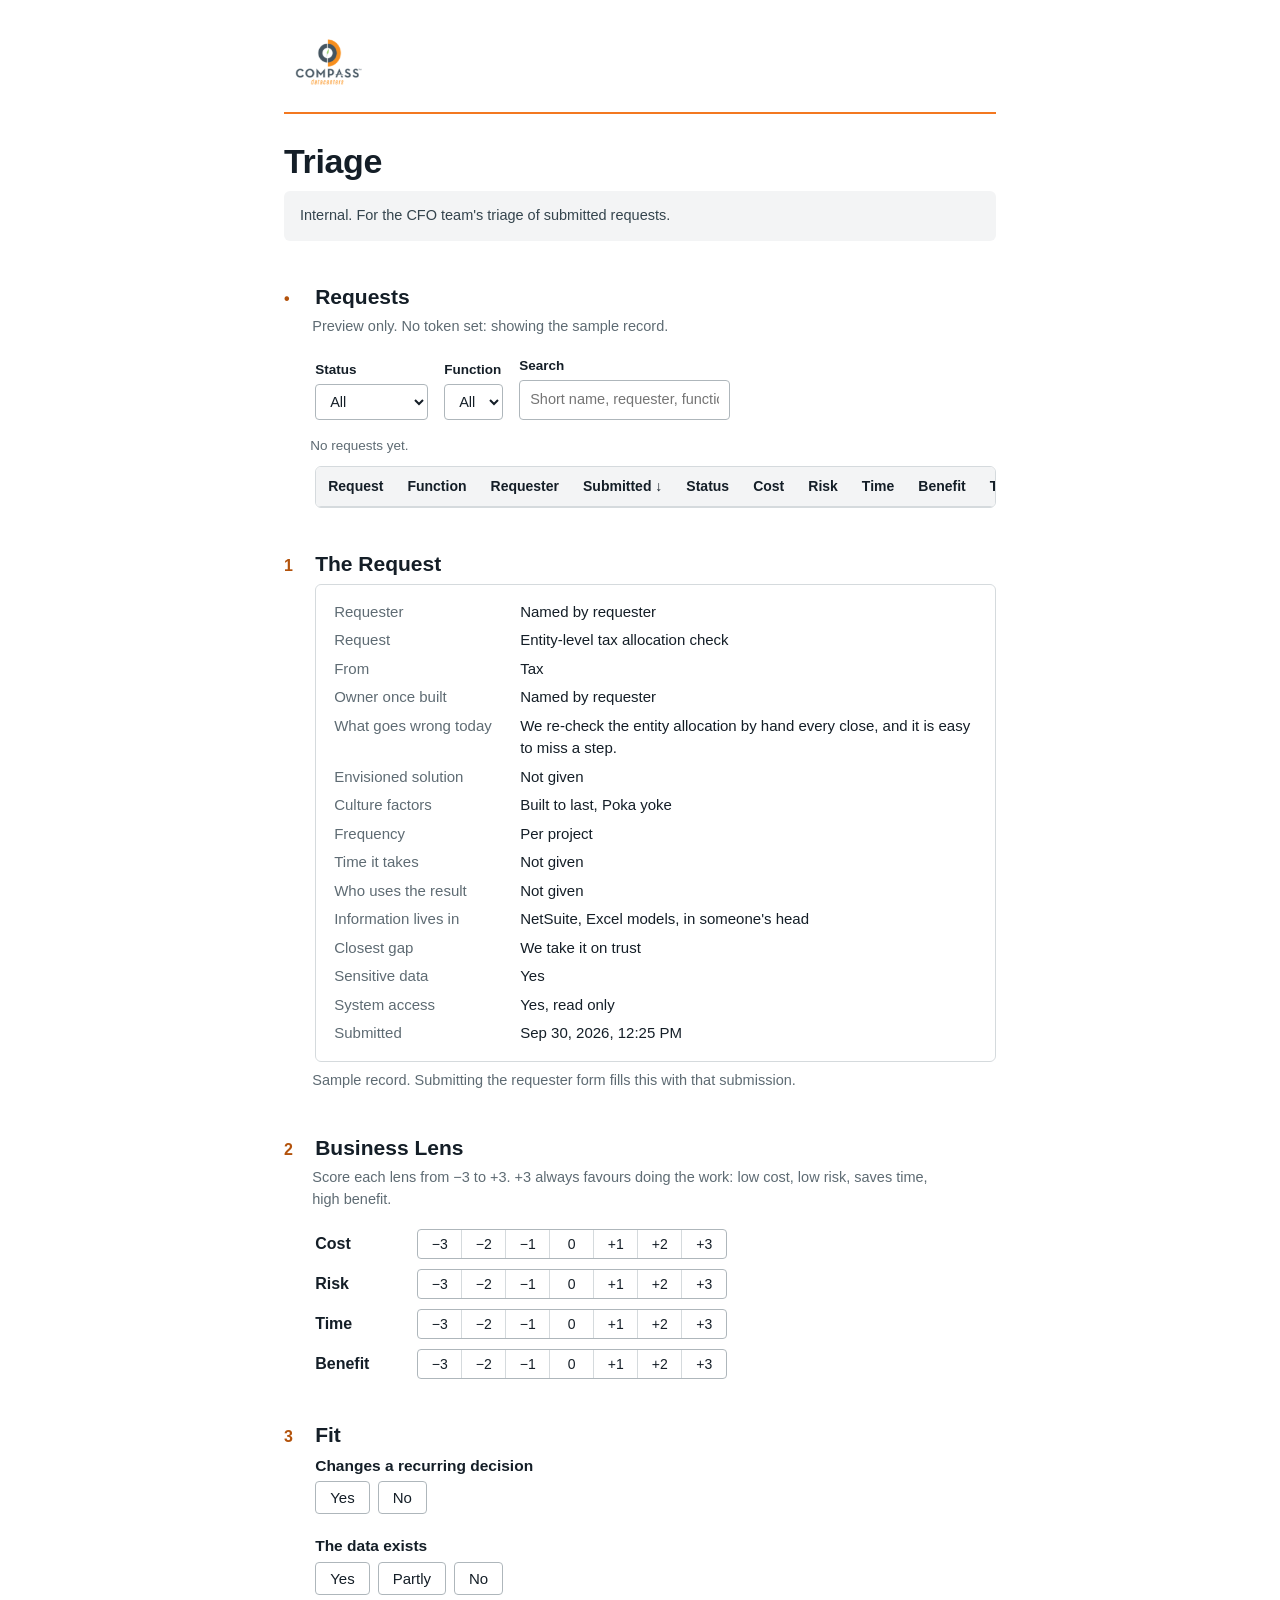
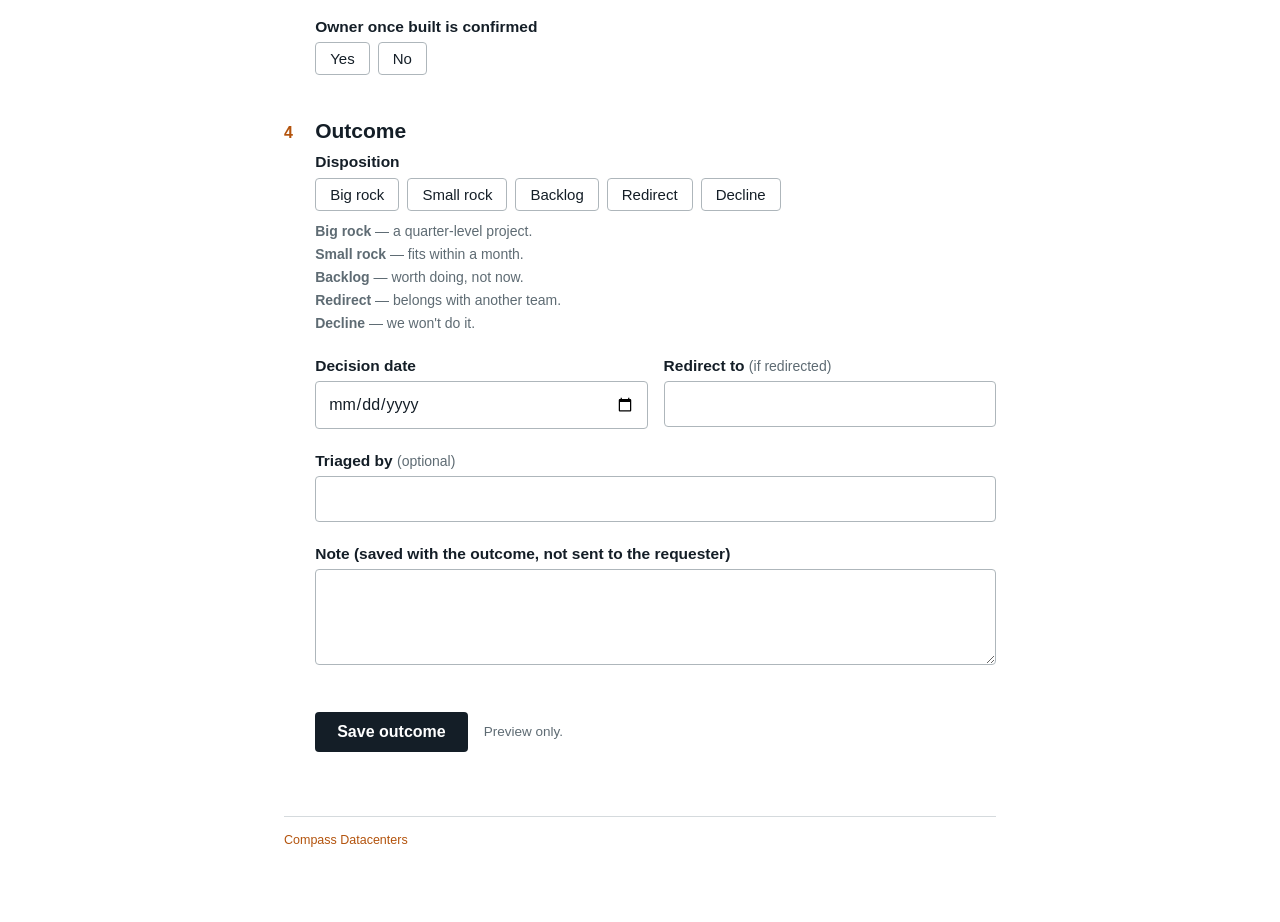
==== commit 74ac0f5e: "Triage review fixes: validation, table width, copy, scroll, style, triagedBy Implements items 1,3-8," ====
--- a/triage.html
+++ b/triage.html
@@ -17,12 +17,11 @@
 
   <main id="triage">
     <h1>Triage</h1>
-    <p class="internal">Internal only. Requesters never see this. Build it as a separate, access-controlled view,
-      not a section of the public form.</p>
+    <p class="internal">Internal. For the CFO team's triage of submitted requests.</p>
 
     <section class="step" aria-labelledby="t0">
       <h2 id="t0"><span class="n">&#8226;</span>Requests</h2>
-      <p class="intro" id="listNote">Preview only.</p>
+      <p class="intro" id="listNote"></p>
       <div class="reqFilters">
         <label class="reqFilter"><span class="q">Status</span>
           <select id="fStatus">
@@ -64,15 +63,14 @@
 
     <section class="step" aria-labelledby="t1">
       <h2 id="t1"><span class="n">1</span>The Request</h2>
-      <div class="field sample"><dl id="sampleDl"></dl></div>
-      <p class="intro" id="sampleNote" style="margin-top:8px">Sample record. Submitting the requester form fills this with that submission.</p>
+      <div class="field sample"><dl id="sampleDl"></dl><p class="intro" id="emptyNote" hidden>Pick a request from the table above.</p></div>
+      <p class="intro" id="sampleNote" style="margin-top:8px"></p>
     </section>
 
     <section class="step" aria-labelledby="t2">
       <h2 id="t2"><span class="n">2</span>Business Lens</h2>
-      <p class="intro">Same four lenses as the PMO intake, scored here rather than by the requester.</p>
+      <p class="intro">Score each lens from &minus;3 to +3. +3 always favours doing the work: low cost, low risk, saves time, high benefit.</p>
       <div class="field" id="lenses"></div>
-      <p class="scale-key">Minus three is strongly against, plus three strongly in favor.</p>
     </section>
 
     <section class="step" aria-labelledby="t3">
@@ -84,7 +82,7 @@
         <div class="radios" role="radiogroup" aria-labelledby="deL">
           <label><input type="radio" name="de" value="Yes">Yes</label><label><input type="radio" name="de" value="Partly">Partly</label>
           <label><input type="radio" name="de" value="No">No</label></div></div>
-      <div class="field"><span class="q" id="scL">Owner confirmed</span>
+      <div class="field"><span class="q" id="scL">Owner once built is confirmed</span>
         <div class="radios" role="radiogroup" aria-labelledby="scL">
           <label><input type="radio" name="sc" value="Yes">Yes</label><label><input type="radio" name="sc" value="No">No</label></div></div>
     </section>
@@ -95,16 +93,26 @@
         <div class="radios" role="radiogroup" aria-labelledby="dispL">
           <label><input type="radio" name="disp" value="Big rock">Big rock</label><label><input type="radio" name="disp" value="Small rock">Small rock</label>
           <label><input type="radio" name="disp" value="Backlog">Backlog</label><label><input type="radio" name="disp" value="Redirect">Redirect</label>
-          <label><input type="radio" name="disp" value="Decline">Decline</label></div></div>
+          <label><input type="radio" name="disp" value="Decline">Decline</label></div>
+        <ul class="dispHints">
+          <li><strong>Big rock</strong> &mdash; a quarter-level project.</li>
+          <li><strong>Small rock</strong> &mdash; fits within a month.</li>
+          <li><strong>Backlog</strong> &mdash; worth doing, not now.</li>
+          <li><strong>Redirect</strong> &mdash; belongs with another team.</li>
+          <li><strong>Decline</strong> &mdash; we won't do it.</li>
+        </ul>
+      </div>
       <div class="field row">
         <div><label class="q" for="ddate">Decision date</label><input type="date" id="ddate"></div>
         <div><label class="q" for="rto">Redirect to <span class="opt">(if redirected)</span></label><input type="text" id="rto"></div>
       </div>
-      <div class="field"><label class="q" for="note">Note back to the requester</label><!-- ste-disable-line STE020: owner ruling 2026-09-30, form questions are full sentences -->
+      <div class="field"><label class="q" for="tby">Triaged by <span class="opt">(optional)</span></label>
+        <input type="text" id="tby"></div>
+      <div class="field"><label class="q" for="note">Note (saved with the outcome, not sent to the requester)</label><!-- ste-disable-line STE020: owner ruling 2026-09-30, form questions are full sentences -->
         <textarea id="note"></textarea></div>
       <div class="errbox" id="terrs" role="alert" tabindex="-1"></div>
       <div class="actions"><button type="button" class="btn" id="saveT">Save outcome</button>
-        <span class="preview" id="savedMsg">Preview only.</span></div>
+        <span class="preview" id="savedMsg"></span></div>
     </section>
   </main>
 
--- a/assets/styles.css
+++ b/assets/styles.css
@@ -2,8 +2,12 @@
     --onyx:#141E27; --slate:#34444D; --muted:#5E6B73; --line:#D5DADD;
     --wash:#F3F4F5; --orange:#F37820; --orange-ink:#B3530C; --white:#FFFFFF;
     --err:#B42318;
+    /* one cursor for everything selectable: Compass-orange arrow, onyx outline; falls back to the hand */
+    --pick:url("data:image/svg+xml,%3Csvg xmlns='http://www.w3.org/2000/svg' width='24' height='24' viewBox='0 0 24 24'%3E%3Cpath d='M3 2v17l4.6-4.2 3.3 7.2 3-1.4-3.3-7.1H17z' fill='%23F37820' stroke='%23141E27' stroke-width='1.5' stroke-linejoin='round'/%3E%3C/svg%3E") 3 2, pointer;
   }
   *{box-sizing:border-box}
+  :is(button,select,a[href],input[type=checkbox],input[type=radio],label.check,.radios label,.tile){cursor:var(--pick)}
+  :is(button,select,input):disabled{cursor:not-allowed}
   html{-webkit-text-size-adjust:100%}
   body{margin:0;background:var(--white);color:var(--onyx);
        font-family:Arial,"Helvetica Neue",Helvetica,sans-serif;font-size:16px;line-height:1.5}
@@ -13,7 +17,7 @@
   header.top img{height:60px;width:auto;display:block}
   .viewswitch{display:flex;border:1px solid var(--line);border-radius:6px;overflow:hidden}
   .viewswitch button{font:inherit;font-size:14px;padding:8px 14px;border:0;background:var(--white);
-       color:var(--slate);cursor:pointer;display:inline-flex;align-items:center;justify-content:center;line-height:1}
+       color:var(--slate);cursor:var(--pick);display:inline-flex;align-items:center;justify-content:center;line-height:1}
   .viewswitch button[aria-pressed="true"]{background:var(--onyx);color:var(--white)}
   h1{font-size:34px;line-height:1.15;margin:28px 0 10px;font-weight:700;letter-spacing:-.01em}
   .lede{font-size:17px;color:var(--slate);margin:0 0 20px;max-width:62ch}
@@ -42,14 +46,16 @@
   .check input{margin-top:4px;accent-color:var(--orange)}
   .radios{display:flex;flex-wrap:wrap;gap:8px}
   .radios label{position:relative;display:inline-flex;align-items:center;justify-content:center;border:1px solid #AEB6BB;border-radius:4px;
-       padding:8px 14px;font-size:15px;line-height:1;cursor:pointer}
+       padding:8px 14px;font-size:15px;line-height:1;cursor:var(--pick)}
   .radios input{position:absolute;opacity:0;pointer-events:none}
-  .radios label:has(input:checked){border-color:var(--onyx);background:var(--wash)}
+  .radios label:has(input:checked){border-color:var(--onyx);background:var(--onyx);color:var(--white)}
+  .dispHints{list-style:none;margin:10px 0 0;padding:0;color:var(--muted);font-size:14px}
+  .dispHints li{margin:2px 0}
 
   /* the one bold element: the gap selector */
   .tiles{display:grid;grid-template-columns:1fr 1fr;gap:12px}
   .tile{position:relative;display:block;border:1.5px solid var(--line);border-radius:6px;
-        padding:18px 18px 16px;cursor:pointer;background:var(--white);min-height:128px}
+        padding:18px 18px 16px;cursor:var(--pick);background:var(--white);min-height:128px}
   .tile input{position:absolute;opacity:0;pointer-events:none}
   .tile .t{display:block;font-size:19px;font-weight:700;line-height:1.25;margin-bottom:6px}
   .tile .d{display:block;font-size:14.5px;color:var(--muted)}
@@ -57,7 +63,7 @@
   .tile:has(input:checked){border-color:var(--orange);box-shadow:inset 0 -4px 0 var(--orange)}
   .tile:has(input:checked) .t{color:var(--onyx)}
   .nofit{margin-top:10px;font-size:14.5px}
-  .nofit label{display:inline-flex;gap:8px;align-items:center;color:var(--muted);cursor:pointer}
+  .nofit label{display:inline-flex;gap:8px;align-items:center;color:var(--muted);cursor:var(--pick)}
 
   .culture{display:grid;grid-template-columns:repeat(3,minmax(0,1fr));gap:4px 20px;
            border:1px solid var(--line);border-radius:4px;padding:14px 16px 10px}
@@ -68,7 +74,7 @@
 
   .actions{margin:40px 0 0 1.95em;display:flex;align-items:center;gap:16px;flex-wrap:wrap}
   .btn{font:inherit;font-weight:700;font-size:16px;padding:12px 22px;border-radius:4px;
-       border:0;background:var(--onyx);color:var(--white);cursor:pointer;
+       border:0;background:var(--onyx);color:var(--white);cursor:var(--pick);
        display:inline-flex;align-items:center;justify-content:center;line-height:1}
   .btn:hover{background:var(--slate)}
   .btn.quiet{background:var(--white);color:var(--onyx);border:1px solid #AEB6BB}
@@ -92,14 +98,15 @@
   .reqSearch input{width:100%}
   .reqCount{margin:0 0 10px 1.95em;color:var(--muted);font-size:13.5px}
   .reqTableWrap{margin:0 0 20px 1.95em;overflow-x:auto;border:1px solid var(--line);border-radius:6px}
-  table.reqTable{border-collapse:collapse;width:100%;min-width:760px;font-size:14px}
+  table.reqTable{border-collapse:collapse;width:100%;font-size:14px}
   .reqTable th,.reqTable td{padding:9px 12px;text-align:left;border-bottom:1px solid var(--line);white-space:nowrap}
-  .reqTable thead th{background:var(--wash);font-weight:700;cursor:pointer;user-select:none}
+  .reqTable th:first-child,.reqTable td:first-child{white-space:normal}
+  .reqTable thead th{background:var(--wash);font-weight:700;cursor:var(--pick);user-select:none}
   .reqTable thead th:focus-visible{outline:3px solid rgba(243,120,32,.45);outline-offset:-3px}
   .reqTable th[aria-sort="ascending"]::after{content:" \2191"}
   .reqTable th[aria-sort="descending"]::after{content:" \2193"}
   .reqTable th[data-type="num"],.reqTable td.num{text-align:right;font-variant-numeric:tabular-nums}
-  .reqTable tbody tr{cursor:pointer}
+  .reqTable tbody tr{cursor:var(--pick)}
   .reqTable tbody tr:hover{background:var(--wash)}
   .reqTable tbody tr[aria-current="true"]{background:var(--wash);outline:2px solid var(--onyx);outline-offset:-2px}
   .reqTable tbody tr:focus-visible{outline:3px solid rgba(243,120,32,.45);outline-offset:-3px}
@@ -116,11 +123,10 @@
   .scale input{position:absolute;opacity:0}
   .scale span{display:inline-flex;align-items:center;justify-content:center;min-width:44px;
        text-align:center;padding:7px 6px;font-size:14px;line-height:1;
-       border-right:1px solid var(--line);cursor:pointer}
+       border-right:1px solid var(--line);cursor:var(--pick)}
   .scale label:last-child span{border-right:0}
   .scale input:checked+span{background:var(--onyx);color:var(--white)}
   .scale input:focus-visible+span{outline:3px solid rgba(243,120,32,.45);outline-offset:-3px}
-  .scale-key{font-size:13.5px;color:var(--muted);margin:2px 0 14px 102px}
   /* no single-word last lines at any width */
   p,.help,.intro,.d,dd,.lede,.notes p,label.q,.q,.check{text-wrap:pretty}
   h1,h2,.t{text-wrap:balance}
@@ -136,11 +142,18 @@
     .culture{gap:12px}
     .field,.step .intro,.actions,.errbox{margin-left:0}
     .reqFilters{flex-direction:column;align-items:stretch;margin-left:0}
+    .reqSearch{flex-basis:auto}
+    .reqTable th:nth-child(2),.reqTable td:nth-child(2),
+    .reqTable th:nth-child(3),.reqTable td:nth-child(3),
+    .reqTable th:nth-child(4),.reqTable td:nth-child(4),
+    .reqTable th:nth-child(6),.reqTable td:nth-child(6),
+    .reqTable th:nth-child(7),.reqTable td:nth-child(7),
+    .reqTable th:nth-child(8),.reqTable td:nth-child(8),
+    .reqTable th:nth-child(9),.reqTable td:nth-child(9){display:none}
     .reqCount,.reqTableWrap{margin-left:0}
     header.top{flex-direction:column;align-items:flex-start}
     .sample dl{grid-template-columns:1fr}
     .lens{grid-template-columns:1fr}
-    .scale-key{margin-left:0}
   }
   @media (prefers-reduced-motion:no-preference){
     .done.show{animation:rise .25s ease-out}
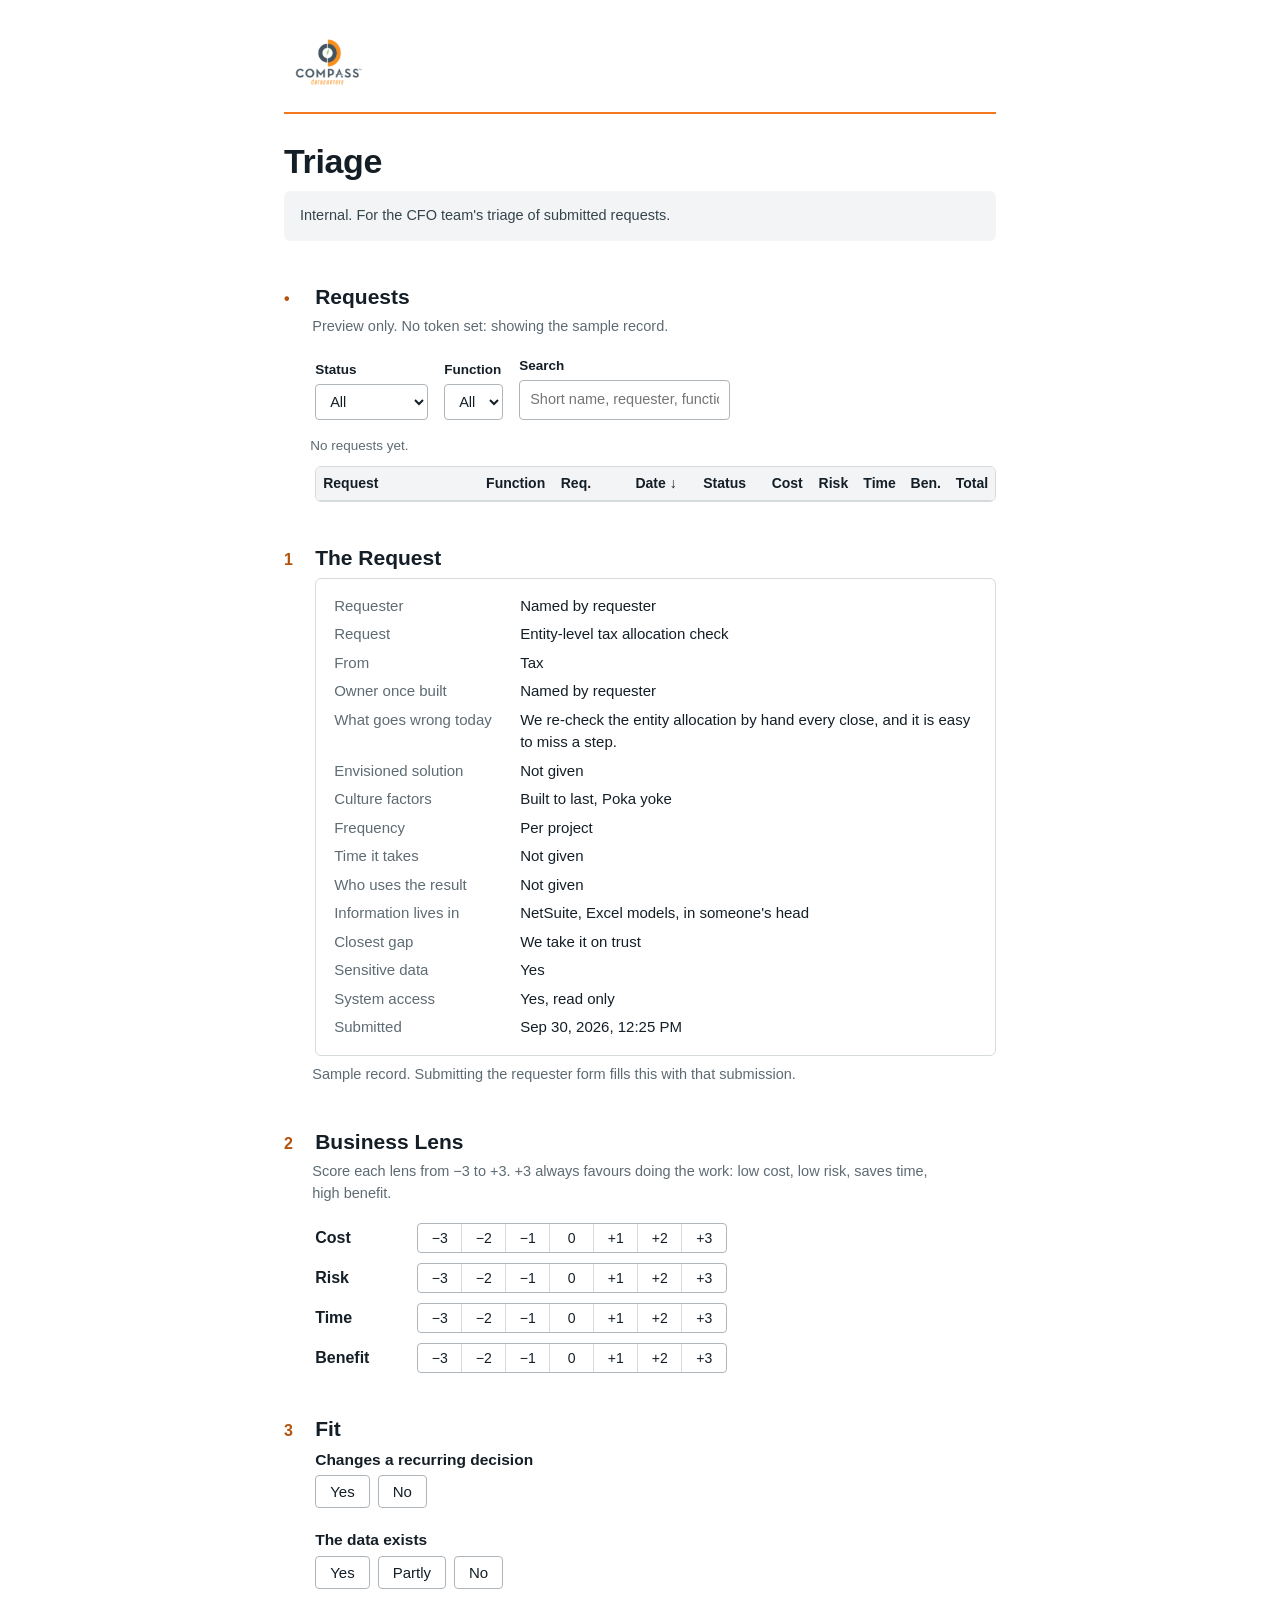
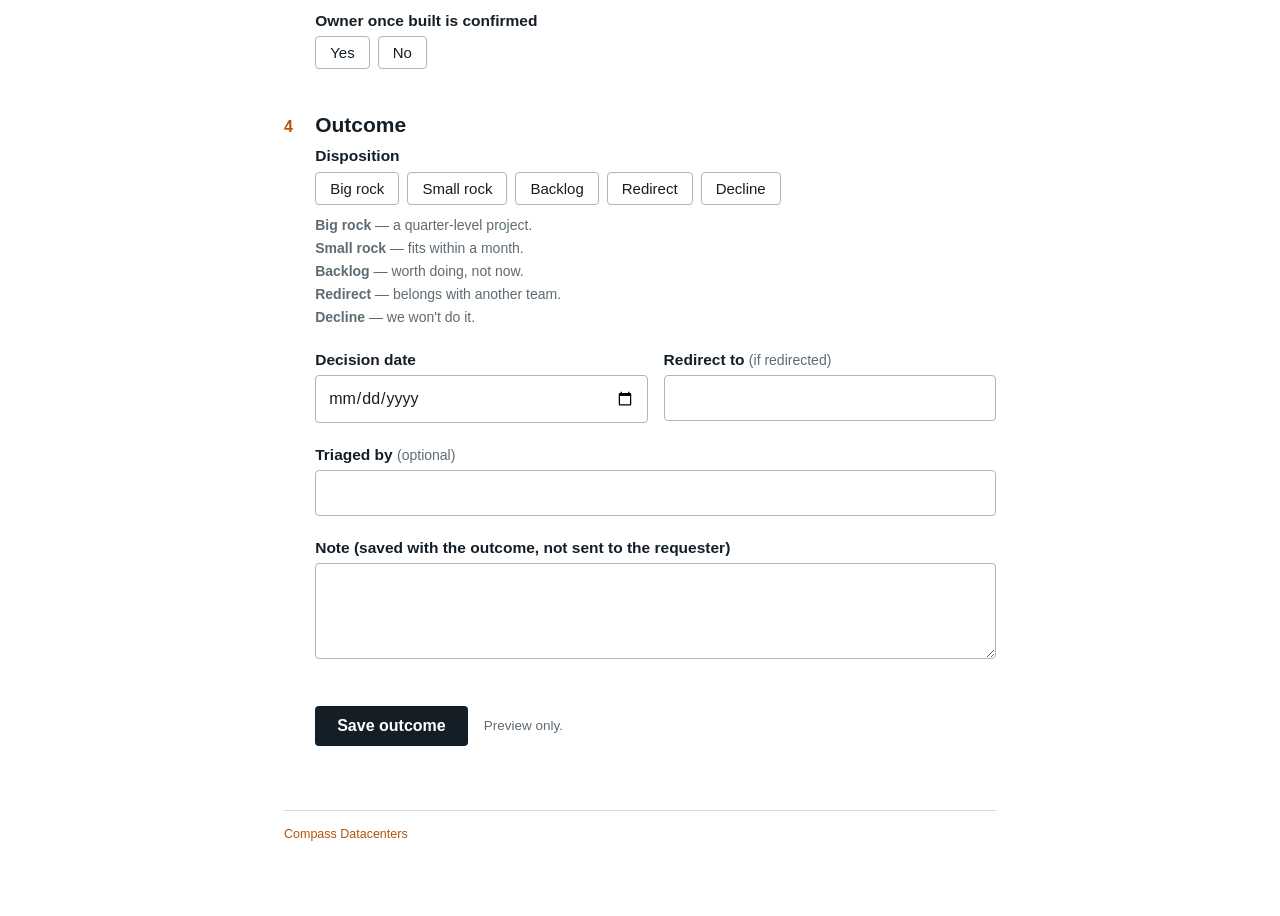
==== commit e9a1fbdc: "Fix requests table overflow at 1280: fixed layout, wrap, narrow lens cols table-layout:fixed with ex" ====
--- a/triage.html
+++ b/triage.html
@@ -47,13 +47,13 @@
           <thead><tr>
             <th data-col="short" data-type="text" tabindex="0" aria-sort="none">Request</th>
             <th data-col="function" data-type="text" tabindex="0" aria-sort="none">Function</th>
-            <th data-col="requester" data-type="text" tabindex="0" aria-sort="none">Requester</th>
-            <th data-col="submitted" data-type="date" tabindex="0" aria-sort="descending">Submitted</th>
+            <th data-col="requester" data-type="text" tabindex="0" aria-sort="none" title="Requester" aria-label="Requester">Req.</th>
+            <th data-col="submitted" data-type="date" tabindex="0" aria-sort="descending" title="Submitted" aria-label="Submitted">Date</th>
             <th data-col="status" data-type="text" tabindex="0" aria-sort="none">Status</th>
             <th data-col="cost" data-type="num" tabindex="0" aria-sort="none">Cost</th>
             <th data-col="risk" data-type="num" tabindex="0" aria-sort="none">Risk</th>
             <th data-col="time" data-type="num" tabindex="0" aria-sort="none">Time</th>
-            <th data-col="benefit" data-type="num" tabindex="0" aria-sort="none">Benefit</th>
+            <th data-col="benefit" data-type="num" tabindex="0" aria-sort="none" title="Benefit" aria-label="Benefit">Ben.</th>
             <th data-col="total" data-type="num" tabindex="0" aria-sort="none">Total</th>
           </tr></thead>
           <tbody id="reqBody"></tbody>
--- a/assets/styles.css
+++ b/assets/styles.css
@@ -98,14 +98,23 @@
   .reqSearch input{width:100%}
   .reqCount{margin:0 0 10px 1.95em;color:var(--muted);font-size:13.5px}
   .reqTableWrap{margin:0 0 20px 1.95em;overflow-x:auto;border:1px solid var(--line);border-radius:6px}
-  table.reqTable{border-collapse:collapse;width:100%;font-size:14px}
-  .reqTable th,.reqTable td{padding:9px 12px;text-align:left;border-bottom:1px solid var(--line);white-space:nowrap}
-  .reqTable th:first-child,.reqTable td:first-child{white-space:normal}
+  table.reqTable{border-collapse:collapse;width:100%;table-layout:fixed;font-size:14px}
+  .reqTable th,.reqTable td{padding:6px 7px;text-align:left;border-bottom:1px solid var(--line);
+       white-space:normal;overflow-wrap:break-word;word-break:break-word}
   .reqTable thead th{background:var(--wash);font-weight:700;cursor:var(--pick);user-select:none}
   .reqTable thead th:focus-visible{outline:3px solid rgba(243,120,32,.45);outline-offset:-3px}
   .reqTable th[aria-sort="ascending"]::after{content:" \2191"}
   .reqTable th[aria-sort="descending"]::after{content:" \2193"}
-  .reqTable th[data-type="num"],.reqTable td.num{text-align:right;font-variant-numeric:tabular-nums}
+  .reqTable th[data-type="num"],.reqTable td.num{text-align:center;font-variant-numeric:tabular-nums;
+       white-space:nowrap;padding-left:3px;padding-right:3px}
+  .reqTable th[data-col="short"]{width:24%}
+  .reqTable th[data-col="function"]{width:11%}
+  .reqTable th[data-col="requester"]{width:11%}
+  .reqTable th[data-col="submitted"]{width:10%}
+  .reqTable th[data-col="status"]{width:10%}
+  .reqTable th[data-col="cost"],.reqTable th[data-col="risk"],
+  .reqTable th[data-col="time"],.reqTable th[data-col="benefit"],
+  .reqTable th[data-col="total"]{width:6.8%}
   .reqTable tbody tr{cursor:var(--pick)}
   .reqTable tbody tr:hover{background:var(--wash)}
   .reqTable tbody tr[aria-current="true"]{background:var(--wash);outline:2px solid var(--onyx);outline-offset:-2px}
@@ -150,6 +159,9 @@
     .reqTable th:nth-child(7),.reqTable td:nth-child(7),
     .reqTable th:nth-child(8),.reqTable td:nth-child(8),
     .reqTable th:nth-child(9),.reqTable td:nth-child(9){display:none}
+    .reqTable th[data-col="short"]{width:55%}
+    .reqTable th[data-col="status"]{width:25%}
+    .reqTable th[data-col="total"]{width:20%}
     .reqCount,.reqTableWrap{margin-left:0}
     header.top{flex-direction:column;align-items:flex-start}
     .sample dl{grid-template-columns:1fr}
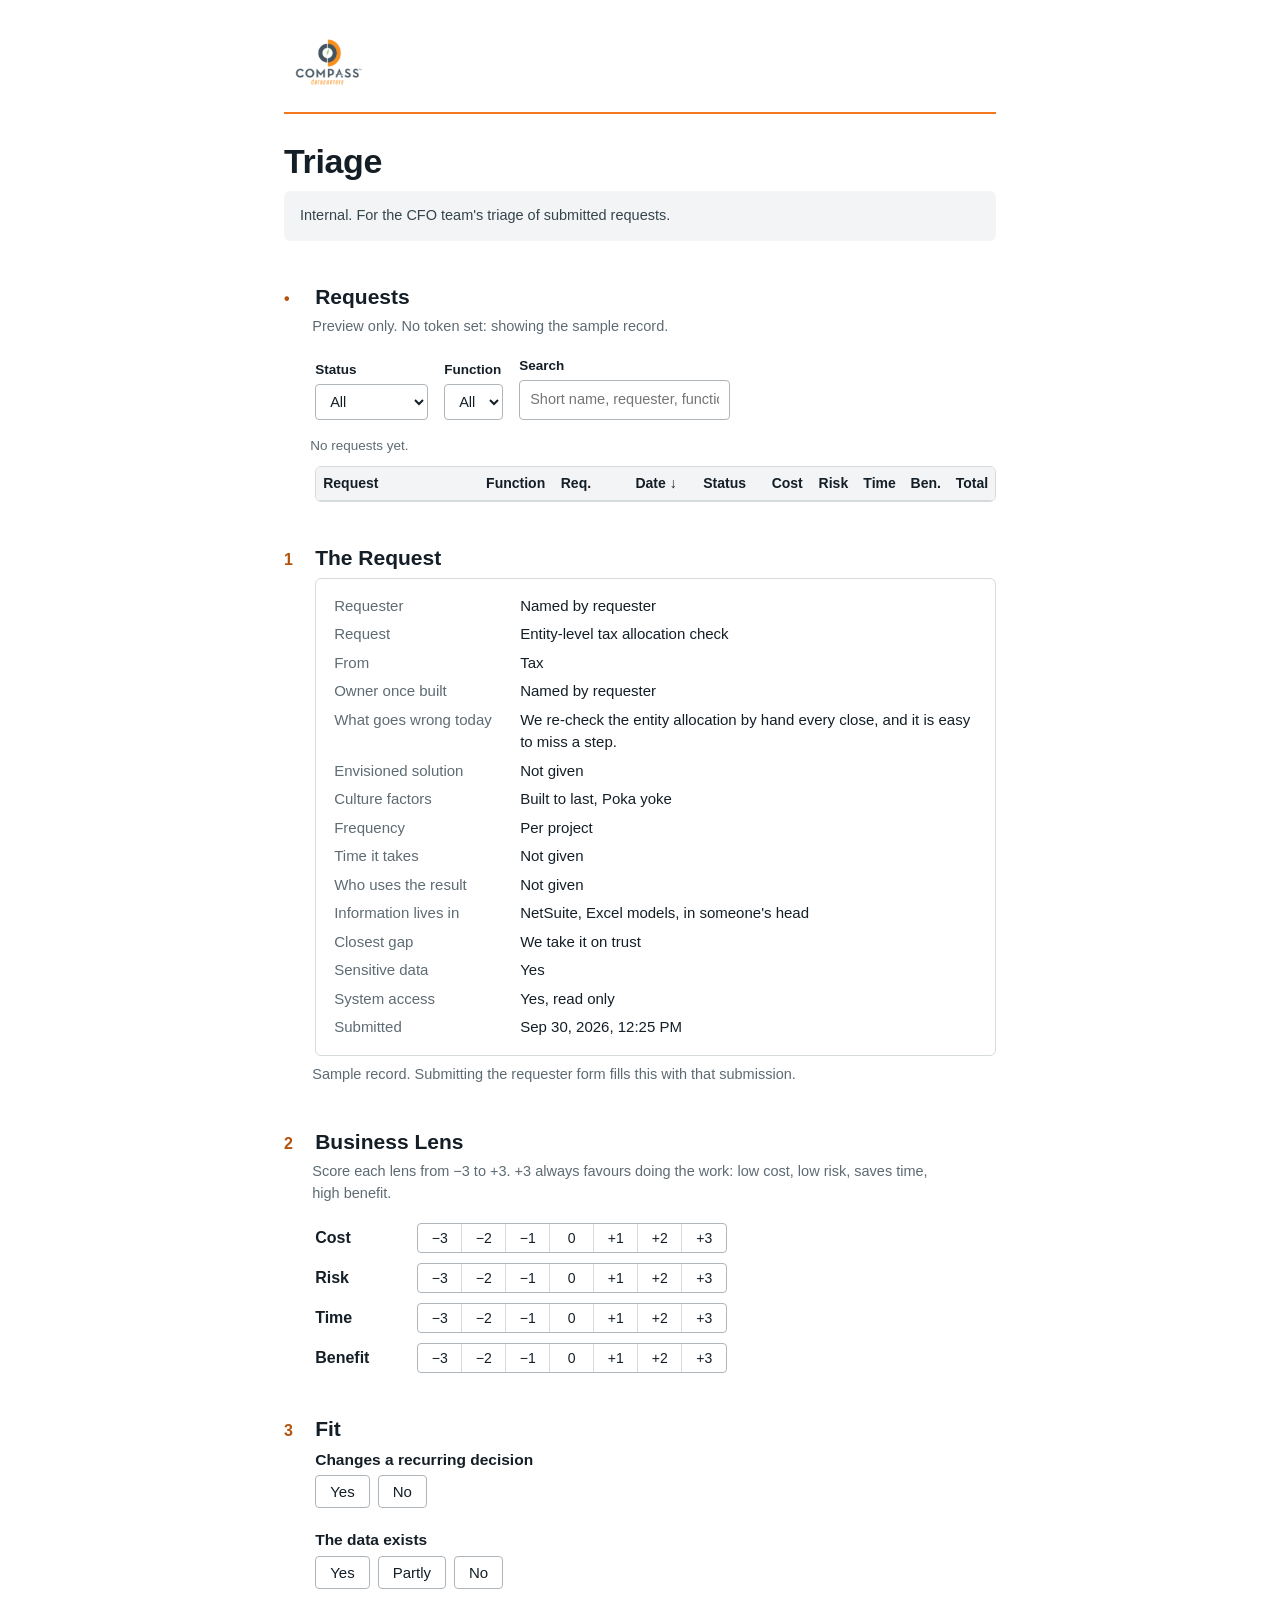
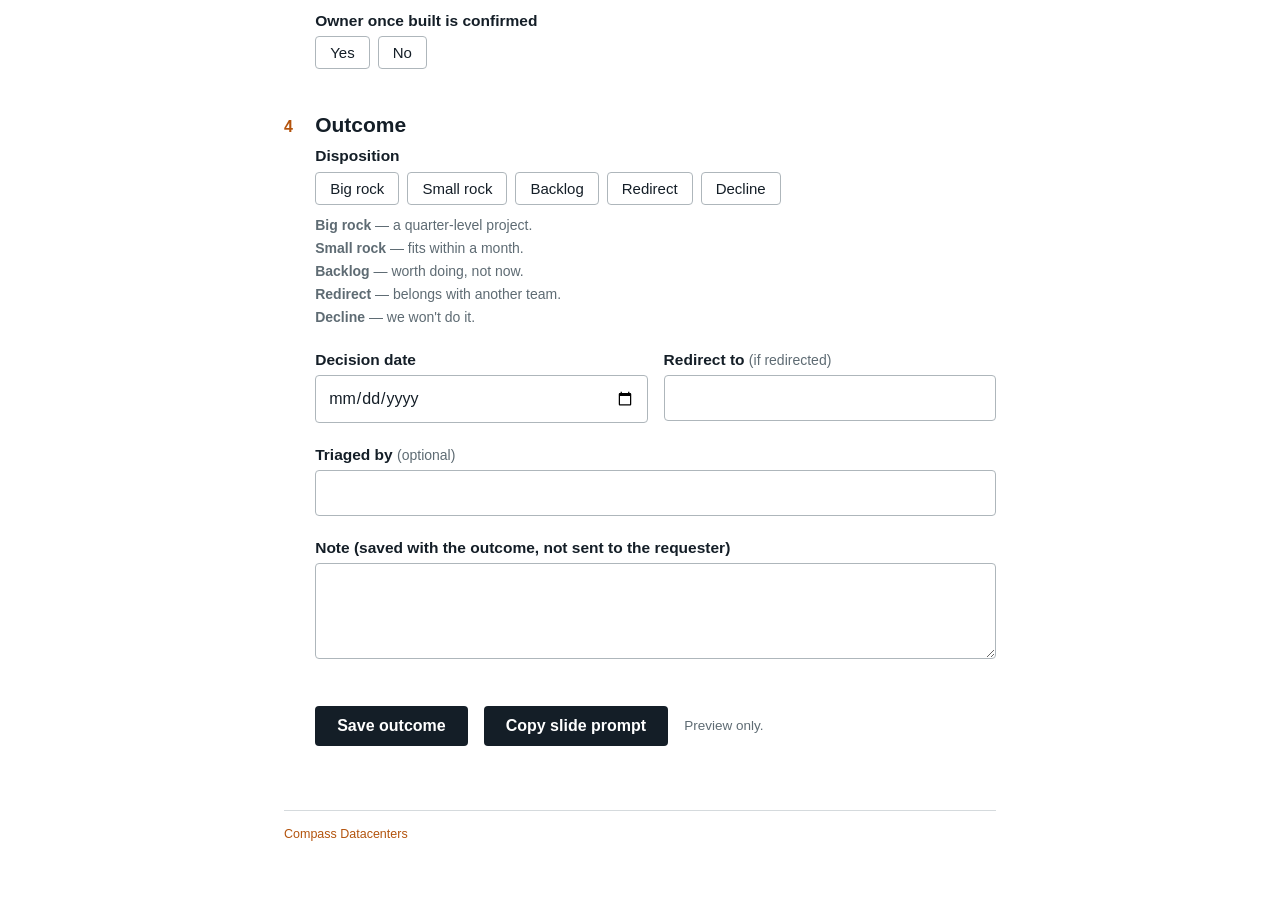
==== commit 8928ee90: "Add request-slide skill and Copy slide prompt button Deliverable A: skills/request-slide/ builds a f" ====
--- a/triage.html
+++ b/triage.html
@@ -112,6 +112,8 @@
         <textarea id="note"></textarea></div>
       <div class="errbox" id="terrs" role="alert" tabindex="-1"></div>
       <div class="actions"><button type="button" class="btn" id="saveT">Save outcome</button>
+        <button type="button" class="btn" id="copySlidePrompt">Copy slide prompt</button>
+        <input type="text" id="slidePromptFallback" readonly aria-hidden="true" style="position:absolute;left:-9999px;width:1px;height:1px">
         <span class="preview" id="savedMsg"></span></div>
     </section>
   </main>
